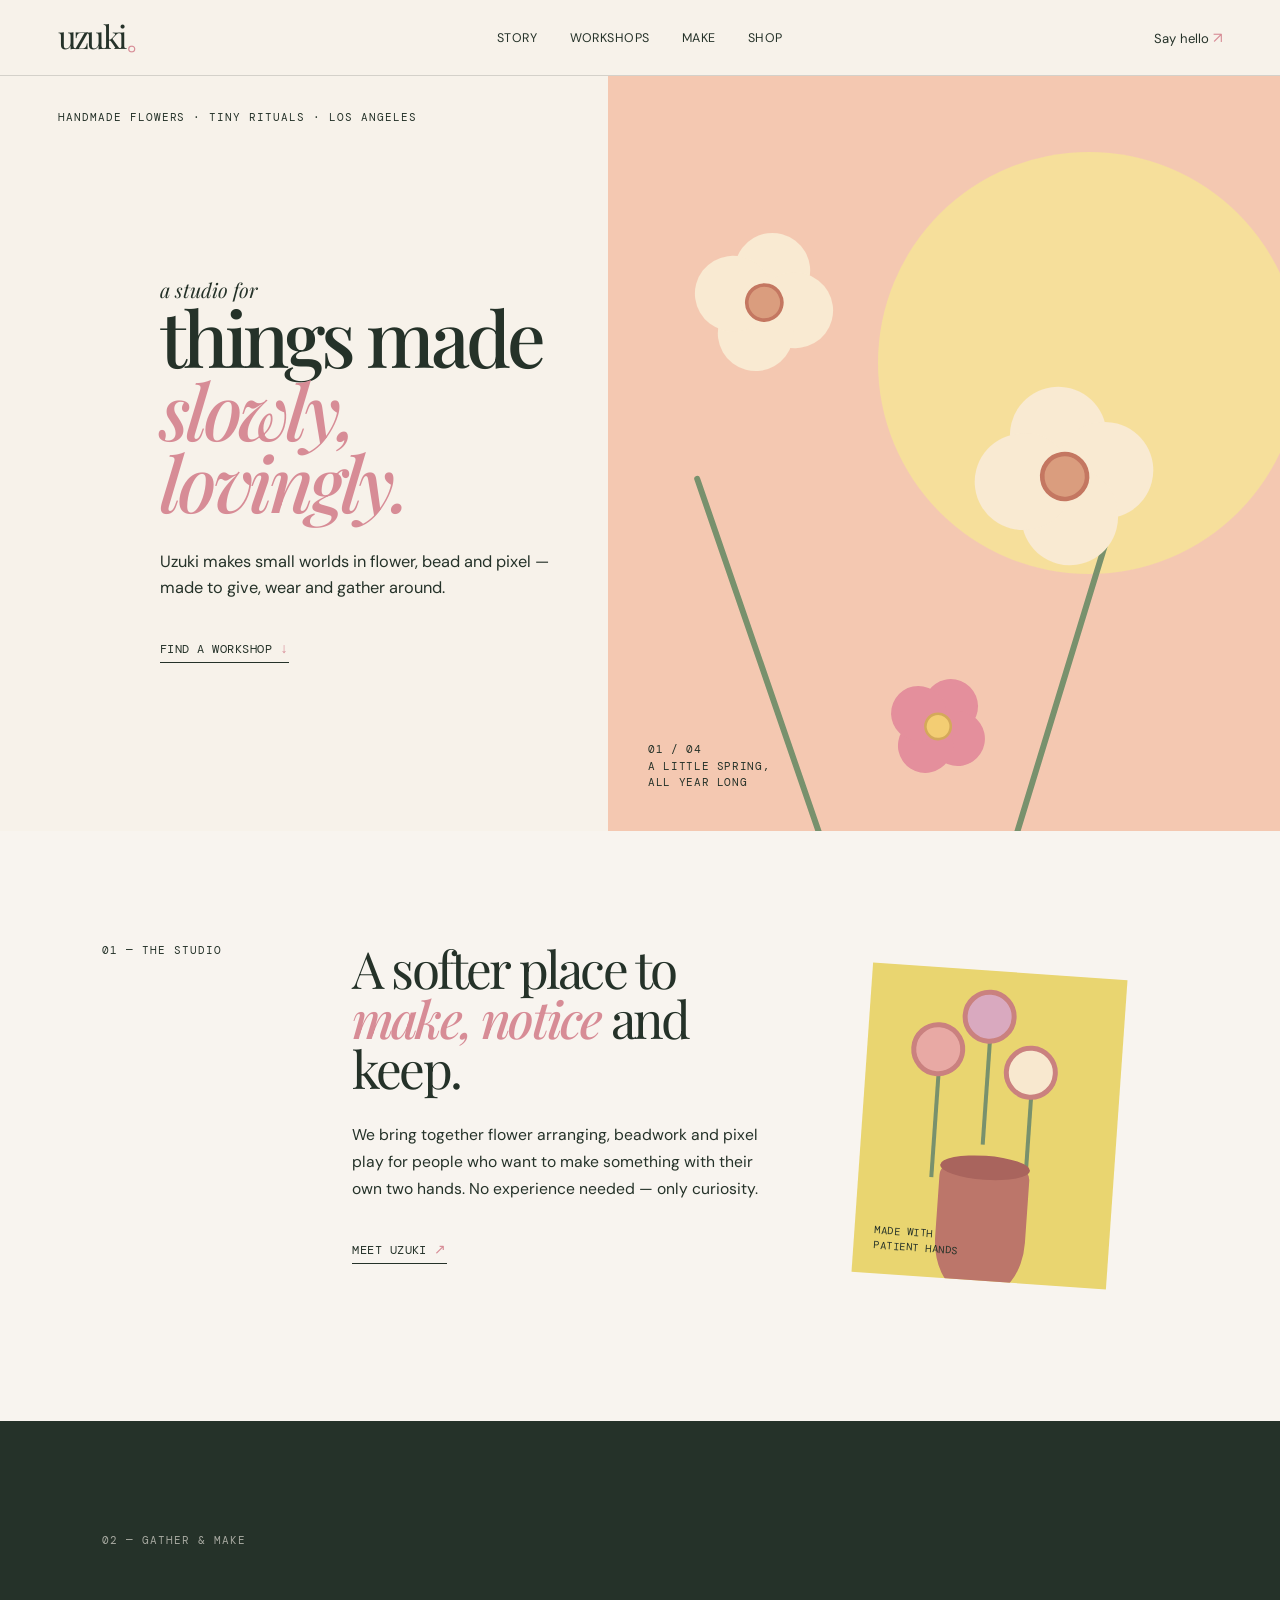
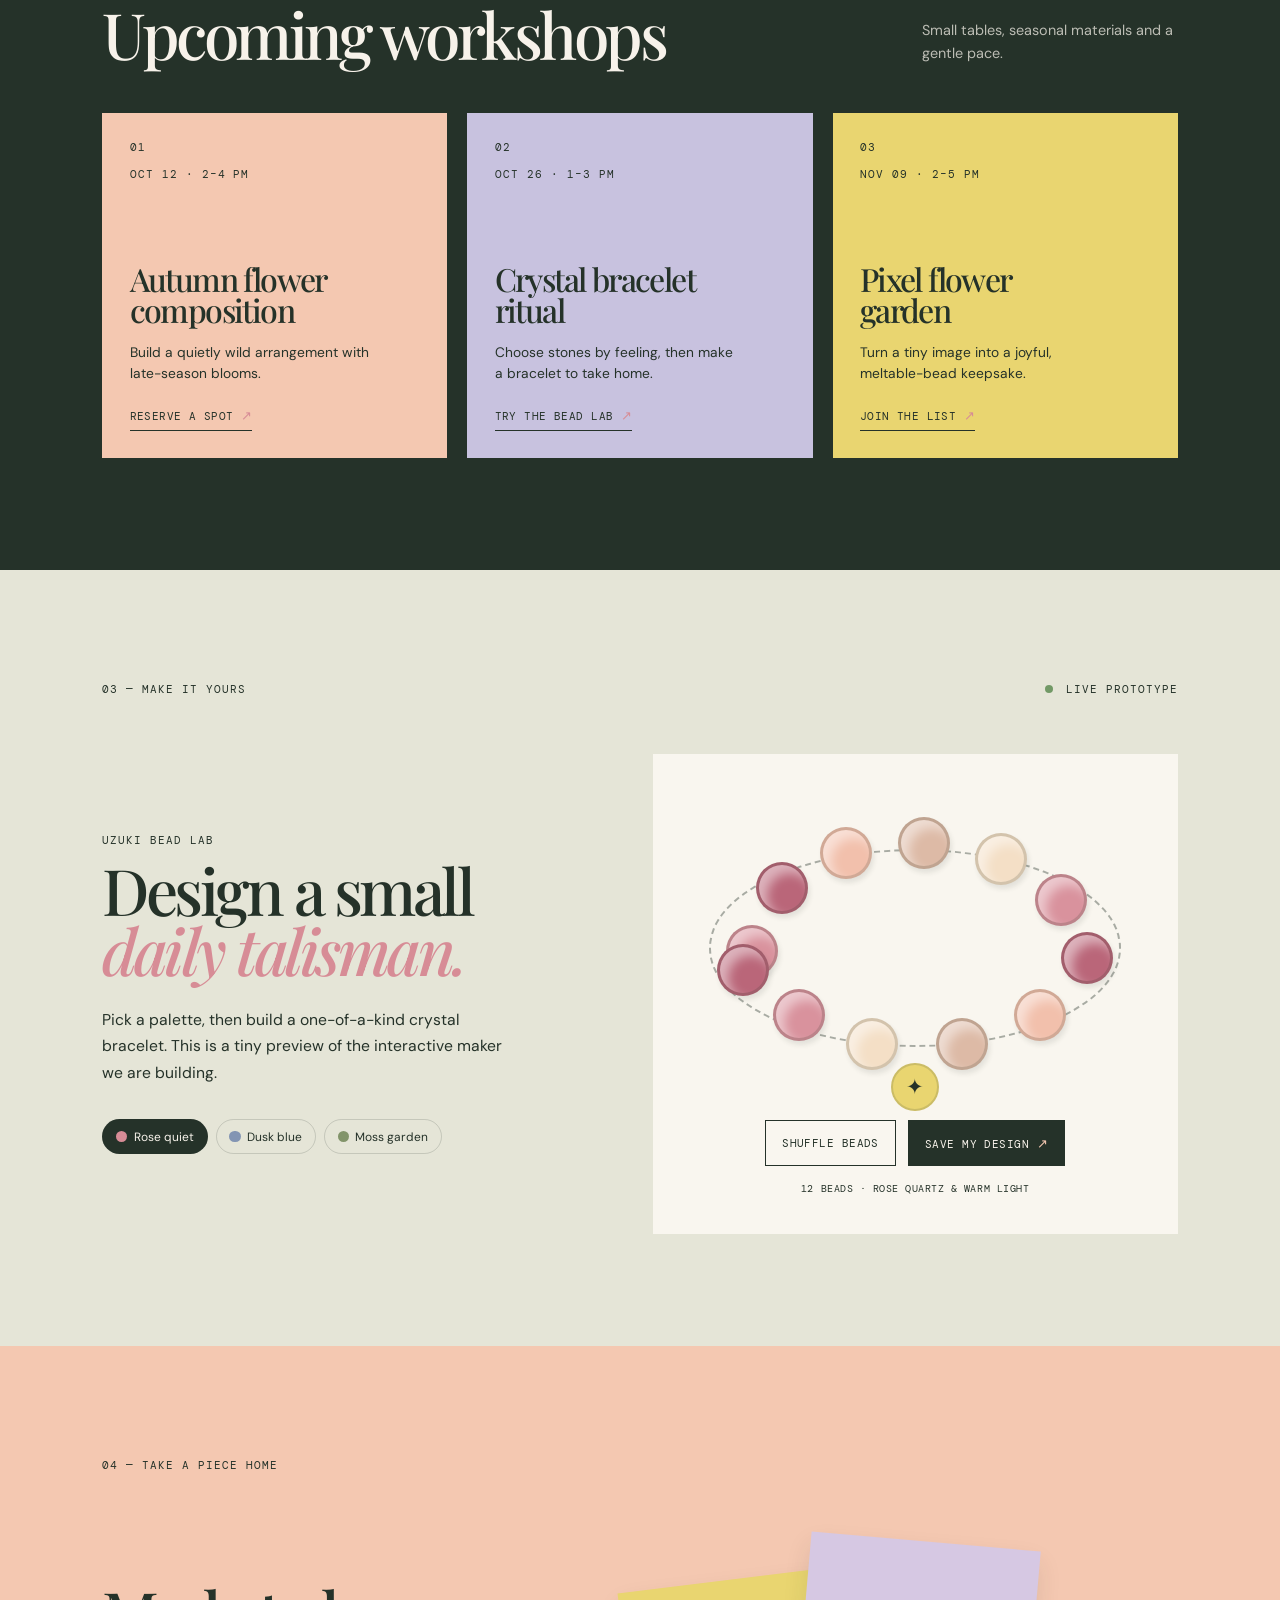
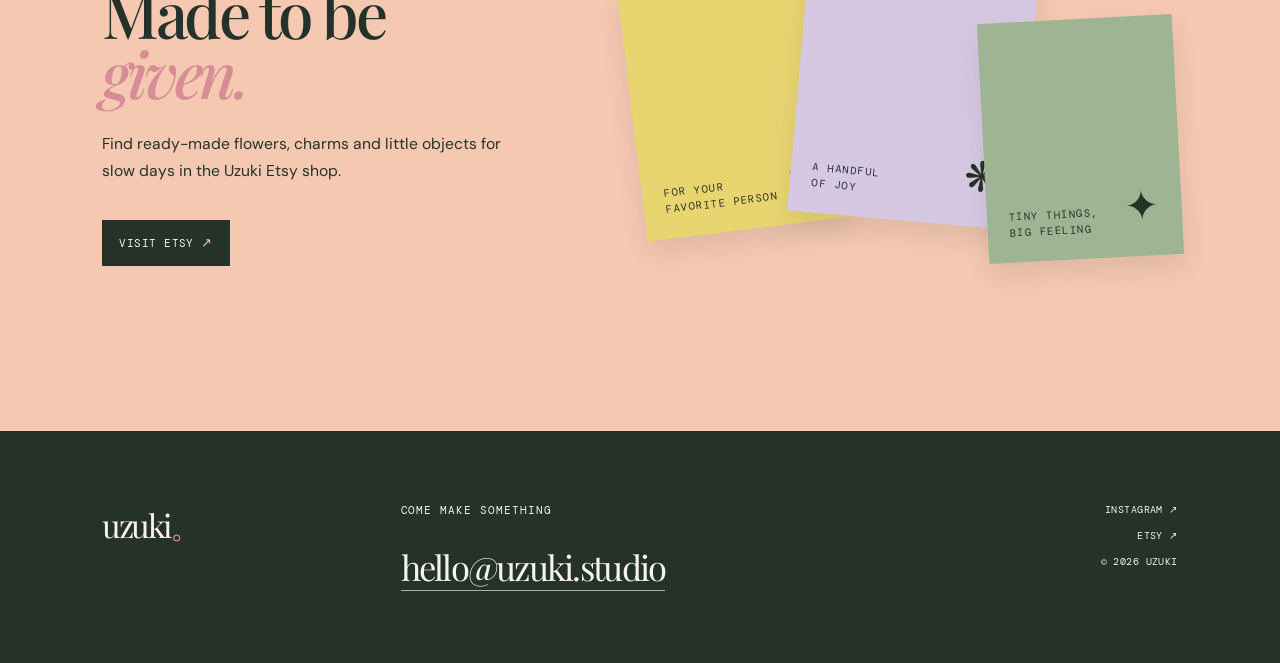
==== index.html @ 0be66f97 "feat: add Uzuki studio landing page" ====
<!doctype html>
<html lang="en">
  <head>
    <meta charset="UTF-8" />
    <meta name="viewport" content="width=device-width, initial-scale=1.0" />
    <meta
      name="description"
      content="Uzuki — handmade flowers, quiet rituals, and playful workshops."
    />
    <title>Uzuki — Handmade Flowers &amp; Small Rituals</title>
    <link rel="preconnect" href="https://fonts.googleapis.com" />
    <link rel="preconnect" href="https://fonts.gstatic.com" crossorigin />
    <link
      href="https://fonts.googleapis.com/css2?family=DM+Mono:wght@400;500&family=DM+Sans:opsz,wght@9..40,400;9..40,500;9..40,600&family=Playfair+Display:ital,wght@0,500;0,600;1,500&display=swap"
      rel="stylesheet"
    />
    <link rel="stylesheet" href="styles.css" />
    <script src="script.js" defer></script>
  </head>
  <body>
    <header class="site-header">
      <a class="wordmark" href="#top" aria-label="Uzuki home">uzuki<span>。</span></a>
      <button class="menu-toggle" aria-expanded="false" aria-controls="site-nav">Menu</button>
      <nav id="site-nav" class="site-nav" aria-label="Main navigation">
        <a href="#story">Story</a>
        <a href="#workshops">Workshops</a>
        <a href="#make">Make</a>
        <a href="#shop">Shop</a>
      </nav>
      <a class="header-note" href="#contact">Say hello <span>↗</span></a>
    </header>

    <main id="top">
      <section class="hero" aria-labelledby="hero-title">
        <p class="eyebrow">Handmade flowers · tiny rituals · Los Angeles</p>
        <div class="hero-copy">
          <p class="hero-kicker">a studio for</p>
          <h1 id="hero-title">things made<br /><em>slowly, lovingly.</em></h1>
          <p class="hero-intro">
            Uzuki makes small worlds in flower, bead and pixel — made to give,
            wear and gather around.
          </p>
          <a class="text-link" href="#workshops">Find a workshop <span>↓</span></a>
        </div>
        <div class="hero-art" aria-hidden="true">
          <div class="sun"></div>
          <div class="stem stem-one"></div>
          <div class="stem stem-two"></div>
          <div class="flower flower-one"><i></i><i></i><i></i><i></i><b></b></div>
          <div class="flower flower-two"><i></i><i></i><i></i><i></i><b></b></div>
          <div class="flower flower-three"><i></i><i></i><i></i><i></i><b></b></div>
          <span class="art-caption">01 / 04<br />a little spring,<br />all year long</span>
        </div>
      </section>

      <section id="story" class="story section">
        <div class="section-label">01 — The studio</div>
        <div class="story-copy">
          <p class="display-text">A softer place to <em>make, notice</em> and keep.</p>
          <p>
            We bring together flower arranging, beadwork and pixel play for
            people who want to make something with their own two hands. No
            experience needed — only curiosity.
          </p>
          <a class="text-link" href="#contact">Meet Uzuki <span>↗</span></a>
        </div>
        <div class="story-object" aria-label="Abstract handmade flower illustration">
          <div class="vase"></div>
          <div class="vase-flower vf-one"></div>
          <div class="vase-flower vf-two"></div>
          <div class="vase-flower vf-three"></div>
          <span>made with<br />patient hands</span>
        </div>
      </section>

      <section id="workshops" class="workshops section">
        <div class="section-label">02 — Gather &amp; make</div>
        <div class="section-heading">
          <h2>Upcoming workshops</h2>
          <p>Small tables, seasonal materials and a gentle pace.</p>
        </div>
        <div class="workshop-list">
          <article class="workshop-card peach">
            <p class="card-number">01</p>
            <p class="workshop-date">OCT 12 · 2–4 PM</p>
            <h3>Autumn flower<br />composition</h3>
            <p>Build a quietly wild arrangement with late-season blooms.</p>
            <a href="#contact" aria-label="Reserve a spot for Autumn flower composition">Reserve a spot <span>↗</span></a>
          </article>
          <article class="workshop-card lavender">
            <p class="card-number">02</p>
            <p class="workshop-date">OCT 26 · 1–3 PM</p>
            <h3>Crystal bracelet<br />ritual</h3>
            <p>Choose stones by feeling, then make a bracelet to take home.</p>
            <a href="#make" aria-label="Design a bracelet">Try the bead lab <span>↗</span></a>
          </article>
          <article class="workshop-card butter">
            <p class="card-number">03</p>
            <p class="workshop-date">NOV 09 · 2–5 PM</p>
            <h3>Pixel flower<br />garden</h3>
            <p>Turn a tiny image into a joyful, meltable-bead keepsake.</p>
            <a href="#contact" aria-label="Join the Pixel flower garden workshop">Join the list <span>↗</span></a>
          </article>
        </div>
      </section>

      <section id="make" class="bead-lab section" aria-labelledby="bead-title">
        <div class="lab-topline">
          <div class="section-label">03 — Make it yours</div>
          <p class="lab-status"><span></span> Live prototype</p>
        </div>
        <div class="lab-grid">
          <div class="lab-copy">
            <p class="eyebrow">Uzuki bead lab</p>
            <h2 id="bead-title">Design a small<br /><em>daily talisman.</em></h2>
            <p>
              Pick a palette, then build a one-of-a-kind crystal bracelet. This
              is a tiny preview of the interactive maker we are building.
            </p>
            <div class="palette" role="group" aria-label="Choose a bead palette">
              <button class="palette-button active" data-palette="rose" aria-pressed="true">
                <span class="swatch rose"></span> Rose quiet
              </button>
              <button class="palette-button" data-palette="dusk" aria-pressed="false">
                <span class="swatch dusk"></span> Dusk blue
              </button>
              <button class="palette-button" data-palette="moss" aria-pressed="false">
                <span class="swatch moss"></span> Moss garden
              </button>
            </div>
          </div>
          <div class="bracelet-maker">
            <div class="bracelet-frame" aria-live="polite">
              <div class="bracelet-string"></div>
              <div id="beads" class="beads" aria-label="Your bracelet beads"></div>
              <div class="charm" aria-hidden="true">✦</div>
            </div>
            <div class="maker-actions">
              <button id="shuffle-button" class="button-secondary">Shuffle beads</button>
              <button id="save-button" class="button-primary">Save my design <span>↗</span></button>
            </div>
            <p id="design-note" class="design-note">8 beads · rose quartz &amp; warm light</p>
          </div>
        </div>
      </section>

      <section id="shop" class="shop section">
        <div class="section-label">04 — Take a piece home</div>
        <div class="shop-layout">
          <div>
            <h2>Made to be<br /><em>given.</em></h2>
            <p>
              Find ready-made flowers, charms and little objects for slow days
              in the Uzuki Etsy shop.
            </p>
            <a class="button-primary" href="https://www.etsy.com" target="_blank" rel="noreferrer">Visit Etsy <span>↗</span></a>
          </div>
          <div class="product-stack" aria-label="Three abstract product cards">
            <div class="product product-one"><span>for your<br />favorite person</span><b>✳</b></div>
            <div class="product product-two"><span>a handful<br />of joy</span><b>❋</b></div>
            <div class="product product-three"><span>tiny things,<br />big feeling</span><b>✦</b></div>
          </div>
        </div>
      </section>
    </main>

    <footer id="contact" class="site-footer">
      <p class="footer-mark">uzuki<span>。</span></p>
      <div>
        <p class="eyebrow">Come make something</p>
        <a class="footer-email" href="mailto:hello@uzuki.studio">hello@uzuki.studio</a>
      </div>
      <div class="footer-links">
        <a href="https://instagram.com" target="_blank" rel="noreferrer">Instagram ↗</a>
        <a href="https://www.etsy.com" target="_blank" rel="noreferrer">Etsy ↗</a>
        <span>© <span id="year"></span> Uzuki</span>
      </div>
    </footer>
  </body>
</html>
---- styles.css ----
:root {
  --ink: #253229;
  --paper: #f7f2ea;
  --peach: #f4c8b1;
  --rose: #d78c96;
  --lavender: #c8c2df;
  --butter: #e9d570;
  --leaf: #78916d;
  --line: rgba(37, 50, 41, 0.17);
}

* { box-sizing: border-box; }
html { scroll-behavior: smooth; }
body { margin: 0; background: var(--paper); color: var(--ink); font-family: "DM Sans", Arial, sans-serif; }
a { color: inherit; text-decoration: none; }
button { font: inherit; }

.site-header { align-items: center; border-bottom: 1px solid var(--line); display: grid; grid-template-columns: 1fr auto 1fr; min-height: 76px; padding: 0 4.5vw; position: relative; z-index: 10; }
.wordmark, .footer-mark { font-family: "Playfair Display", Georgia, serif; font-size: 2rem; letter-spacing: -0.08em; }
.wordmark span, .footer-mark span { color: var(--rose); }
.site-nav { display: flex; gap: 2rem; font-size: .78rem; letter-spacing: .04em; text-transform: uppercase; }
.site-nav a:hover, .header-note:hover, .text-link:hover { color: var(--rose); }
.header-note { justify-self: end; font-size: .82rem; }
.header-note span, .text-link span { color: var(--rose); font-size: 1.15em; }
.menu-toggle { display: none; }

.hero { display: grid; grid-template-columns: minmax(360px, .95fr) 1.05fr; min-height: 755px; overflow: hidden; position: relative; }
.eyebrow, .section-label, .workshop-date, .card-number, .lab-status { font-family: "DM Mono", monospace; font-size: .69rem; letter-spacing: .09em; line-height: 1.4; text-transform: uppercase; }
.hero > .eyebrow { left: 4.5vw; position: absolute; top: 2.1rem; }
.hero-copy { align-self: center; padding: 7rem 1rem 5rem 12.5vw; }
.hero-kicker { font-family: "Playfair Display", Georgia, serif; font-size: 1.25rem; font-style: italic; margin: 0 0 -.15rem; }
h1, h2, h3, p { margin-top: 0; }
h1, h2 { font-family: "Playfair Display", Georgia, serif; font-weight: 500; letter-spacing: -.055em; }
h1 { font-size: clamp(3.8rem, 6vw, 6.5rem); line-height: .94; margin-bottom: 2rem; }
h1 em, h2 em, .display-text em { color: var(--rose); font-weight: 500; }
.hero-intro { font-size: 1.02rem; line-height: 1.6; max-width: 26rem; }
.text-link { border-bottom: 1px solid currentColor; display: inline-block; font-family: "DM Mono", monospace; font-size: .76rem; letter-spacing: .04em; margin-top: 1.35rem; padding-bottom: .32rem; text-transform: uppercase; transition: color .2s; }

.hero-art { background: var(--peach); min-height: 755px; overflow: hidden; position: relative; }
.sun { background: #f6df9b; border-radius: 50%; height: min(33vw, 430px); position: absolute; right: -3%; top: 10%; width: min(33vw, 430px); }
.stem { background: var(--leaf); border-radius: 999px; height: 460px; position: absolute; transform-origin: bottom; width: 6px; }
.stem-one { bottom: -80px; left: 35%; transform: rotate(-19deg); }
.stem-two { bottom: -77px; left: 57%; transform: rotate(17deg); }
.flower { height: 150px; position: absolute; width: 150px; }
.flower i { background: #f9ead2; border-radius: 50% 50% 47% 47%; height: 84px; left: 33px; position: absolute; top: 33px; transform-origin: 42px 42px; width: 84px; }
.flower i:nth-child(1) { transform: rotate(0deg) translateY(-36px); }
.flower i:nth-child(2) { transform: rotate(90deg) translateY(-36px); }
.flower i:nth-child(3) { transform: rotate(180deg) translateY(-36px); }
.flower i:nth-child(4) { transform: rotate(270deg) translateY(-36px); }
.flower b { background: #da9d7e; border: 4px solid #c47761; border-radius: 50%; height: 43px; left: 54px; position: absolute; top: 54px; width: 43px; z-index: 1; }
.flower-one { left: 12%; top: 20%; transform: scale(.9) rotate(15deg); }
.flower-two { right: 21%; top: 43%; transform: scale(1.15) rotate(-8deg); }
.flower-three { bottom: 4%; left: 38%; transform: scale(.65) rotate(33deg); }
.flower-three i { background: #e48f9c; }
.flower-three b { background: #f3cd73; border-color: #d4a95a; }
.art-caption { bottom: 2.5rem; font-family: "DM Mono", monospace; font-size: .67rem; left: 2.5rem; letter-spacing: .06em; line-height: 1.55; position: absolute; text-transform: uppercase; }

.section { padding: 7rem 8vw; }
.section-label { margin-bottom: 3.5rem; }
.story { background: #f8f4ef; display: grid; gap: 4rem; grid-template-columns: .5fr 1.2fr .85fr; min-height: 590px; }
.story-copy { max-width: 34rem; }
.display-text { font-family: "Playfair Display", Georgia, serif; font-size: clamp(2.3rem, 4vw, 4.35rem); letter-spacing: -.055em; line-height: .98; margin-bottom: 1.8rem; }
.story-copy > p:not(.display-text), .shop-layout > div > p, .lab-copy > p:not(.eyebrow) { font-size: .98rem; line-height: 1.7; max-width: 26rem; }
.story-object { align-self: center; background: var(--butter); height: 310px; overflow: hidden; position: relative; transform: rotate(4deg); width: 255px; }
.story-object span { bottom: 1.25rem; font-family: "DM Mono", monospace; font-size: .65rem; left: 1.25rem; letter-spacing: .05em; line-height: 1.5; position: absolute; text-transform: uppercase; }
.vase { background: #bc766a; border-radius: 12px 12px 43% 43%; bottom: -15px; height: 130px; left: 81px; position: absolute; width: 90px; }
.vase::before { background: #a9645d; border-radius: 50%; content: ""; height: 24px; left: 0; position: absolute; top: -10px; width: 90px; }
.vase-flower { background: #e8a9a4; border: 5px solid #ca817f; border-radius: 50%; height: 54px; position: absolute; width: 54px; }
.vase-flower::after { background: var(--leaf); content: ""; height: 105px; left: 22px; position: absolute; top: 45px; width: 4px; z-index: -1; }
.vf-one { left: 44px; top: 55px; }.vf-two { background: #f8e8cf; left: 138px; top: 72px; }.vf-three { background: #d9a9bf; left: 93px; top: 19px; }

.workshops { background: var(--ink); color: var(--paper); }
.workshops .section-label { color: rgba(247,242,234,.62); }
.section-heading { align-items: end; display: flex; justify-content: space-between; margin-bottom: 3rem; }
.section-heading h2, .shop h2, .bead-lab h2 { font-size: clamp(3rem, 5vw, 5.4rem); line-height: .95; margin: 0; }
.section-heading p { color: rgba(247,242,234,.72); font-size: .9rem; line-height: 1.6; margin: 0; max-width: 16rem; }
.workshop-list { display: grid; gap: 1.25rem; grid-template-columns: repeat(3, 1fr); }
.workshop-card { color: var(--ink); display: flex; flex-direction: column; min-height: 345px; padding: 1.7rem; }
.workshop-card.peach { background: var(--peach); }.workshop-card.lavender { background: var(--lavender); }.workshop-card.butter { background: var(--butter); }
.workshop-card h3 { font-family: "Playfair Display", Georgia, serif; font-size: 2rem; font-weight: 500; letter-spacing: -.05em; line-height: .98; margin: auto 0 1rem; }
.workshop-card > p:not(.card-number):not(.workshop-date) { font-size: .86rem; line-height: 1.55; margin-bottom: 1.4rem; max-width: 15rem; }
.workshop-card a { border-bottom: 1px solid currentColor; font-family: "DM Mono", monospace; font-size: .66rem; letter-spacing: .04em; padding-bottom: .4rem; text-transform: uppercase; width: fit-content; }
.workshop-card a span { color: var(--rose); font-size: 1.2em; }

.bead-lab { background: #e5e5d7; }
.lab-topline { display: flex; justify-content: space-between; }.lab-status span { background: #729966; border-radius: 50%; display: inline-block; height: .52rem; margin-right: .3rem; width: .52rem; }
.lab-grid { align-items: center; display: grid; gap: 5vw; grid-template-columns: 1fr 1.08fr; }
.bead-lab h2 { margin: .4rem 0 1.6rem; }
.palette { display: flex; flex-wrap: wrap; gap: .5rem; margin-top: 2rem; }
.palette-button { align-items: center; background: transparent; border: 1px solid var(--line); border-radius: 999px; color: var(--ink); cursor: pointer; display: inline-flex; font-size: .75rem; gap: .4rem; padding: .55rem .8rem; transition: all .2s; }
.palette-button.active, .palette-button:hover { background: var(--ink); color: var(--paper); }.swatch { border-radius: 50%; height: .7rem; width: .7rem; }.swatch.rose { background: var(--rose); }.swatch.dusk { background: #8395b3; }.swatch.moss { background: #82946a; }
.bracelet-maker { background: #f9f6ef; min-height: 405px; padding: 2.4rem; }
.bracelet-frame { aspect-ratio: 1.35; margin: 0 auto; max-width: 430px; position: relative; }
.bracelet-string { border: 2px dashed rgba(37, 50, 41, .38); border-radius: 50%; height: 62%; left: 2%; position: absolute; top: 18%; width: 96%; }
.beads { height: 100%; position: relative; width: 100%; }.bead { border: 3px solid rgba(37,50,41,.16); border-radius: 50%; box-shadow: inset 8px 8px 11px rgba(255,255,255,.5), 2px 4px 5px rgba(37,50,41,.1); height: clamp(30px, 4.5vw, 52px); left: var(--x); position: absolute; top: var(--y); transform: translate(-50%, -50%); transition: background .35s, transform .25s; width: clamp(30px, 4.5vw, 52px); }.bead:hover { transform: translate(-50%, -50%) scale(1.15); }
.charm { background: var(--butter); border: 2px solid rgba(37,50,41,.15); border-radius: 50%; bottom: 0; font-size: 1.3rem; height: 48px; left: calc(50% - 24px); line-height: 44px; position: absolute; text-align: center; width: 48px; }
.maker-actions { display: flex; gap: .75rem; justify-content: center; margin-top: .6rem; }.button-primary, .button-secondary { border: 1px solid var(--ink); cursor: pointer; display: inline-block; font-family: "DM Mono", monospace; font-size: .7rem; letter-spacing: .04em; padding: .85rem 1rem; text-transform: uppercase; }.button-primary { background: var(--ink); color: var(--paper); }.button-primary span { color: var(--peach); font-size: 1.2em; }.button-secondary { background: transparent; color: var(--ink); }.button-primary:hover { background: var(--rose); border-color: var(--rose); }.button-secondary:hover { background: rgba(37,50,41,.08); }
.design-note { font-family: "DM Mono", monospace; font-size: .65rem; letter-spacing: .05em; margin: 1rem 0 0; text-align: center; text-transform: uppercase; }

.shop { background: var(--peach); }.shop-layout { align-items: center; display: grid; gap: 6vw; grid-template-columns: .85fr 1.15fr; }.shop h2 { margin-bottom: 1.7rem; }.shop .button-primary { margin-top: 1.2rem; }.product-stack { height: 390px; position: relative; }.product { align-items: end; box-shadow: 0 12px 25px rgba(37,50,41,.1); display: flex; font-family: "DM Mono", monospace; font-size: .66rem; justify-content: space-between; letter-spacing: .05em; line-height: 1.5; padding: 1.35rem; position: absolute; text-transform: uppercase; }.product b { font-family: "Playfair Display", Georgia, serif; font-size: 2.6rem; font-weight: 500; }.product-one { background: var(--butter); height: 250px; left: 5%; top: 13%; transform: rotate(-7deg); width: 205px; }.product-two { background: #d6c8e3; height: 280px; left: 34%; top: 3%; transform: rotate(5deg); width: 230px; }.product-three { background: #9eb493; height: 240px; right: 0; top: 23%; transform: rotate(-3deg); width: 195px; }

.site-footer { background: var(--ink); color: var(--paper); display: grid; grid-template-columns: 1fr 1.8fr 1fr; gap: 2rem; padding: 4.5rem 8vw; }.footer-mark { margin: 0; }.footer-email { border-bottom: 1px solid rgba(247,242,234,.65); display: inline-block; font-family: "Playfair Display", Georgia, serif; font-size: clamp(1.7rem, 2.7vw, 3rem); letter-spacing: -.05em; margin-top: .9rem; }.footer-links { align-items: end; display: flex; flex-direction: column; font-family: "DM Mono", monospace; font-size: .65rem; gap: .8rem; letter-spacing: .04em; text-transform: uppercase; }.footer-links a:hover { color: var(--peach); }

@media (max-width: 820px) { .site-header { grid-template-columns: 1fr auto; padding: 0 6vw; }.site-nav { background: var(--paper); border-bottom: 1px solid var(--line); display: none; left: 0; padding: 1rem 6vw 1.4rem; position: absolute; top: 76px; width: 100%; }.site-nav.open { display: flex; }.menu-toggle { background: none; border: 0; color: var(--ink); cursor: pointer; display: block; font-family: "DM Mono", monospace; font-size: .7rem; letter-spacing: .06em; text-transform: uppercase; }.header-note { display: none; }.hero { grid-template-columns: 1fr; }.hero-copy { min-height: 570px; padding: 8rem 9vw 4rem; }.hero-art { min-height: 480px; }.sun { height: 290px; width: 290px; }.section { padding: 5rem 7vw; }.story { grid-template-columns: 1fr; gap: 2rem; }.story .section-label { margin-bottom: 0; }.story-object { justify-self: end; }.section-heading { align-items: start; flex-direction: column; gap: 1.2rem; }.workshop-list { grid-template-columns: 1fr; }.workshop-card { min-height: 285px; }.lab-grid, .shop-layout { grid-template-columns: 1fr; }.product-stack { margin-top: 1rem; transform: scale(.88); transform-origin: left center; }.site-footer { grid-template-columns: 1fr; }.footer-links { align-items: start; margin-top: 1.5rem; } }
@media (max-width: 470px) { .hero-copy { padding-left: 7vw; padding-right: 7vw; }.hero > .eyebrow { left: 7vw; }.hero-art { min-height: 390px; }.flower-one { left: 2%; }.flower-two { right: 7%; }.section { padding: 4.5rem 6vw; }.bracelet-maker { margin-left: -2vw; margin-right: -2vw; padding: 1.3rem; }.maker-actions { flex-direction: column; }.maker-actions button { width: 100%; }.product-stack { height: 345px; transform: scale(.75); }.site-footer { padding: 3.5rem 6vw; } }
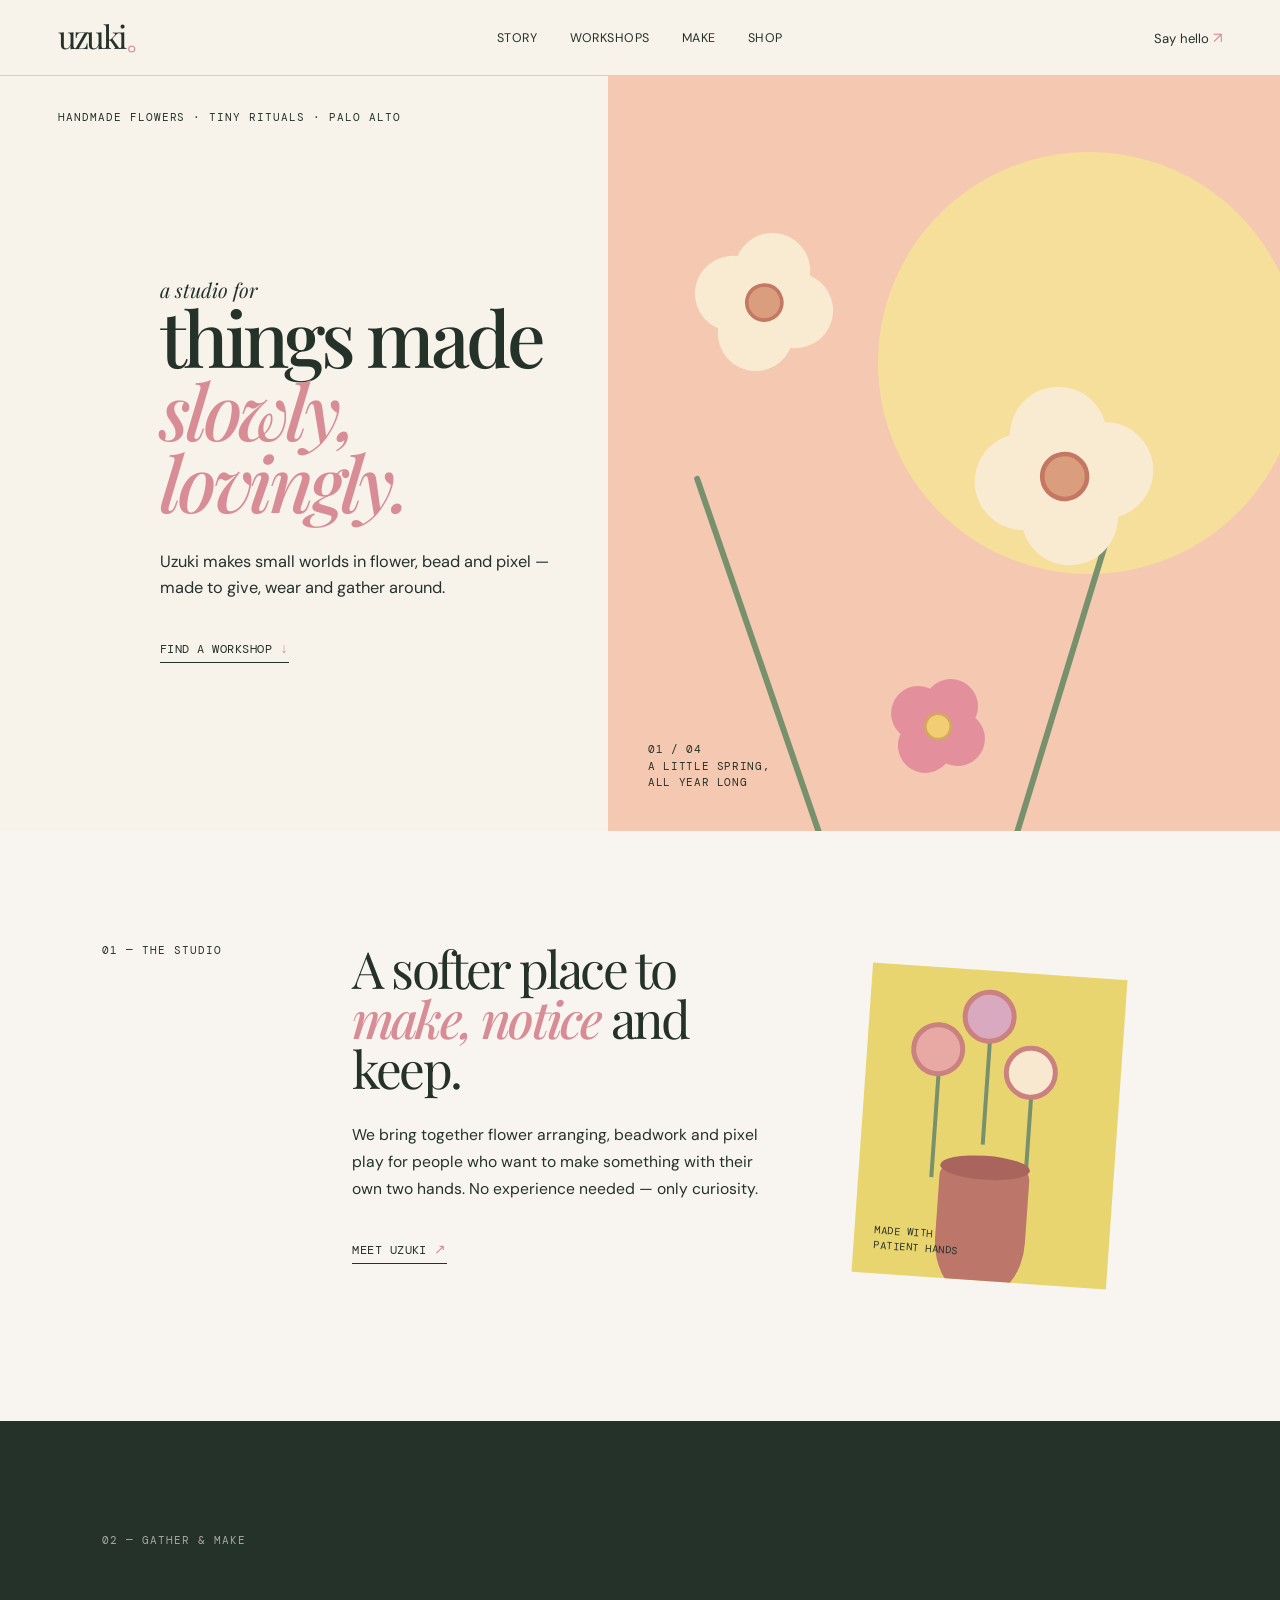
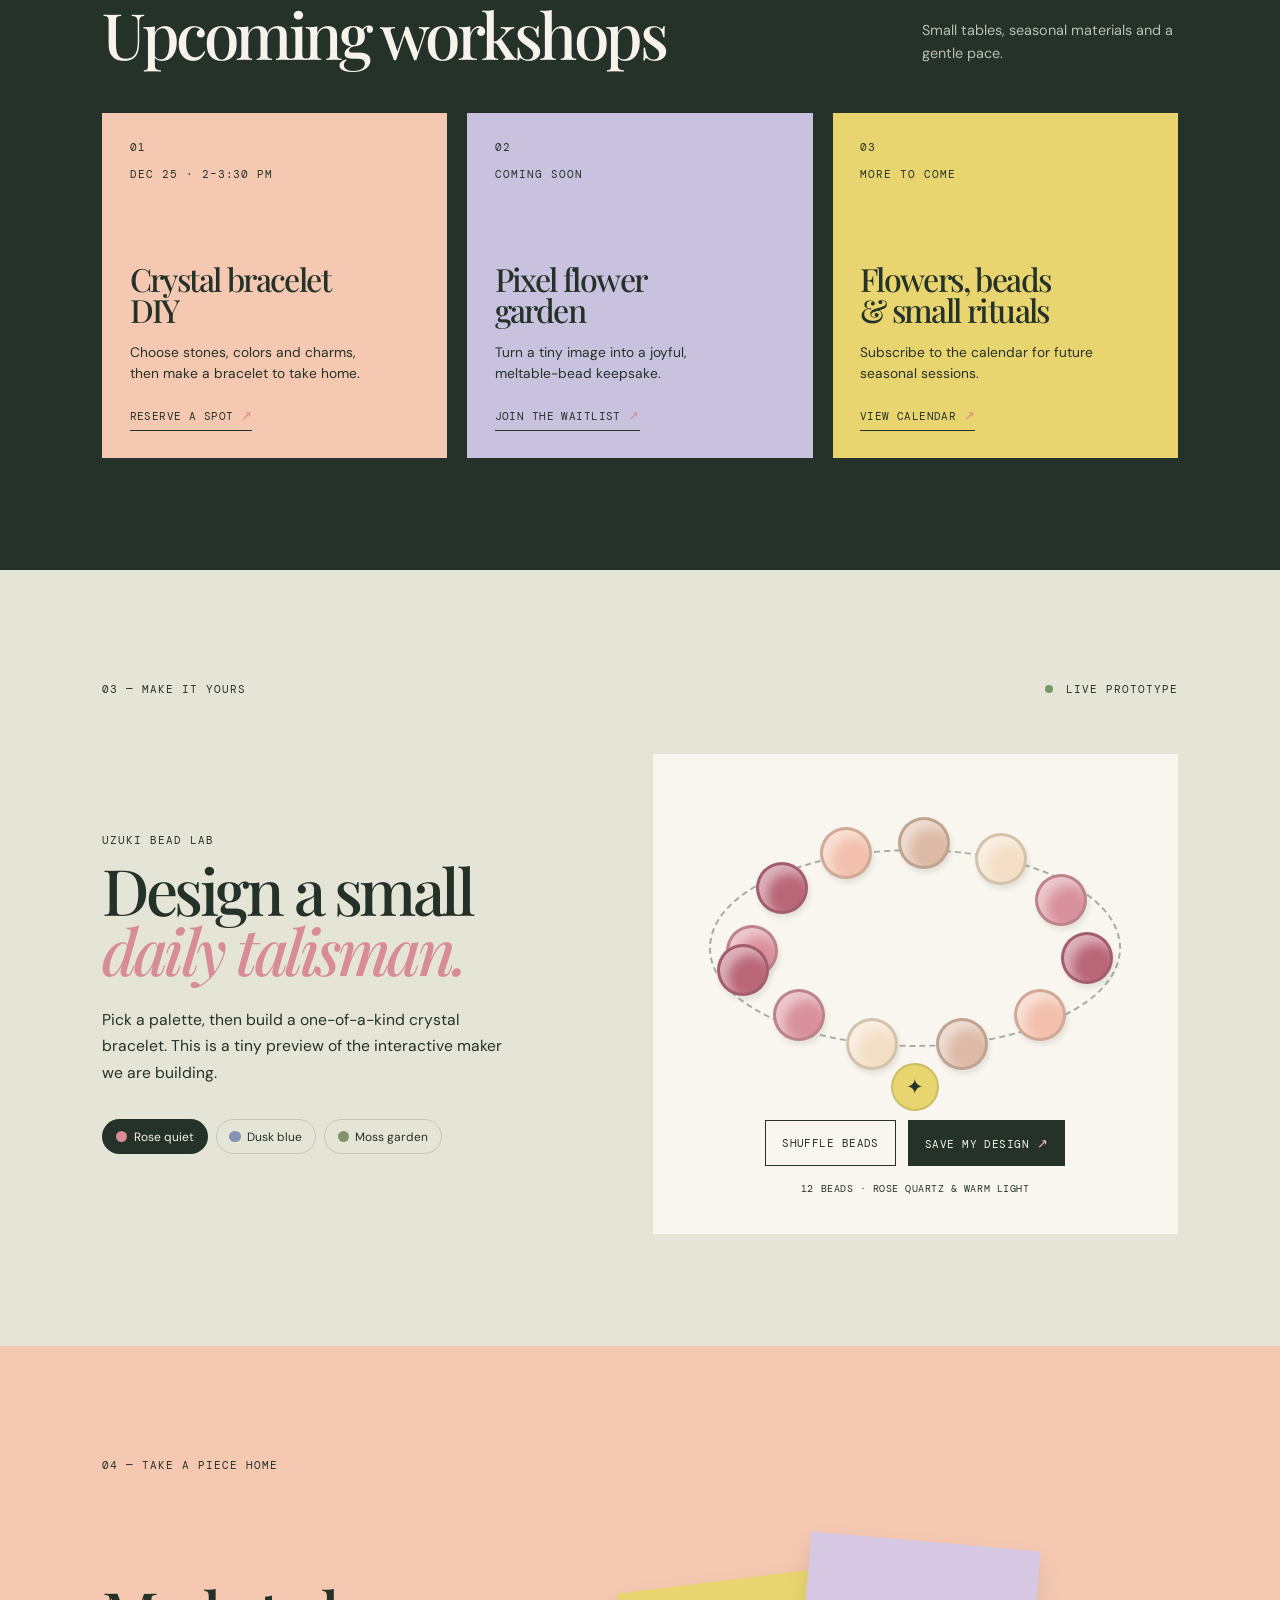
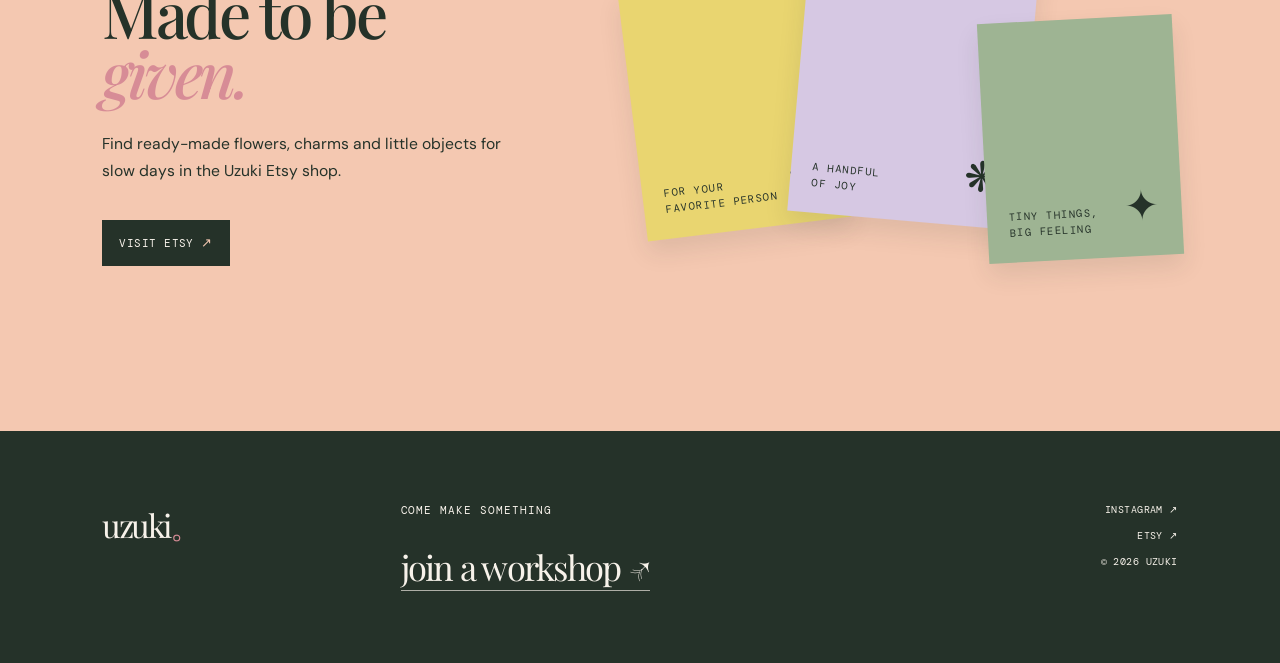
==== commit 9c5a7c87: "feat: connect crystal bracelet workshop to Luma" ====
--- a/index.html
+++ b/index.html
@@ -32,7 +32,7 @@
 
     <main id="top">
       <section class="hero" aria-labelledby="hero-title">
-        <p class="eyebrow">Handmade flowers · tiny rituals · Los Angeles</p>
+        <p class="eyebrow">Handmade flowers · tiny rituals · Palo Alto</p>
         <div class="hero-copy">
           <p class="hero-kicker">a studio for</p>
           <h1 id="hero-title">things made<br /><em>slowly, lovingly.</em></h1>
@@ -82,24 +82,24 @@
         <div class="workshop-list">
           <article class="workshop-card peach">
             <p class="card-number">01</p>
-            <p class="workshop-date">OCT 12 · 2–4 PM</p>
-            <h3>Autumn flower<br />composition</h3>
-            <p>Build a quietly wild arrangement with late-season blooms.</p>
-            <a href="#contact" aria-label="Reserve a spot for Autumn flower composition">Reserve a spot <span>↗</span></a>
+            <p class="workshop-date">DEC 25 · 2–3:30 PM</p>
+            <h3>Crystal bracelet<br />DIY</h3>
+            <p>Choose stones, colors and charms, then make a bracelet to take home.</p>
+            <a href="https://luma.com/hozuw85f" target="_blank" rel="noreferrer" aria-label="Reserve a spot for Crystal Bracelet DIY on Luma">Reserve a spot <span>↗</span></a>
           </article>
           <article class="workshop-card lavender">
             <p class="card-number">02</p>
-            <p class="workshop-date">OCT 26 · 1–3 PM</p>
-            <h3>Crystal bracelet<br />ritual</h3>
-            <p>Choose stones by feeling, then make a bracelet to take home.</p>
-            <a href="#make" aria-label="Design a bracelet">Try the bead lab <span>↗</span></a>
+            <p class="workshop-date">COMING SOON</p>
+            <h3>Pixel flower<br />garden</h3>
+            <p>Turn a tiny image into a joyful, meltable-bead keepsake.</p>
+            <a href="#contact" aria-label="Join the waitlist for Pixel flower garden">Join the waitlist <span>↗</span></a>
           </article>
           <article class="workshop-card butter">
             <p class="card-number">03</p>
-            <p class="workshop-date">NOV 09 · 2–5 PM</p>
-            <h3>Pixel flower<br />garden</h3>
-            <p>Turn a tiny image into a joyful, meltable-bead keepsake.</p>
-            <a href="#contact" aria-label="Join the Pixel flower garden workshop">Join the list <span>↗</span></a>
+            <p class="workshop-date">MORE TO COME</p>
+            <h3>Flowers, beads<br />&amp; small rituals</h3>
+            <p>Subscribe to the calendar for future seasonal sessions.</p>
+            <a href="https://lu.ma/uzuki" target="_blank" rel="noreferrer" aria-label="View the Uzuki Workshops calendar on Luma">View calendar <span>↗</span></a>
           </article>
         </div>
       </section>
@@ -168,7 +168,7 @@
       <p class="footer-mark">uzuki<span>。</span></p>
       <div>
         <p class="eyebrow">Come make something</p>
-        <a class="footer-email" href="mailto:hello@uzuki.studio">hello@uzuki.studio</a>
+        <a class="footer-email" href="https://lu.ma/uzuki" target="_blank" rel="noreferrer">join a workshop ↗</a>
       </div>
       <div class="footer-links">
         <a href="https://instagram.com" target="_blank" rel="noreferrer">Instagram ↗</a>
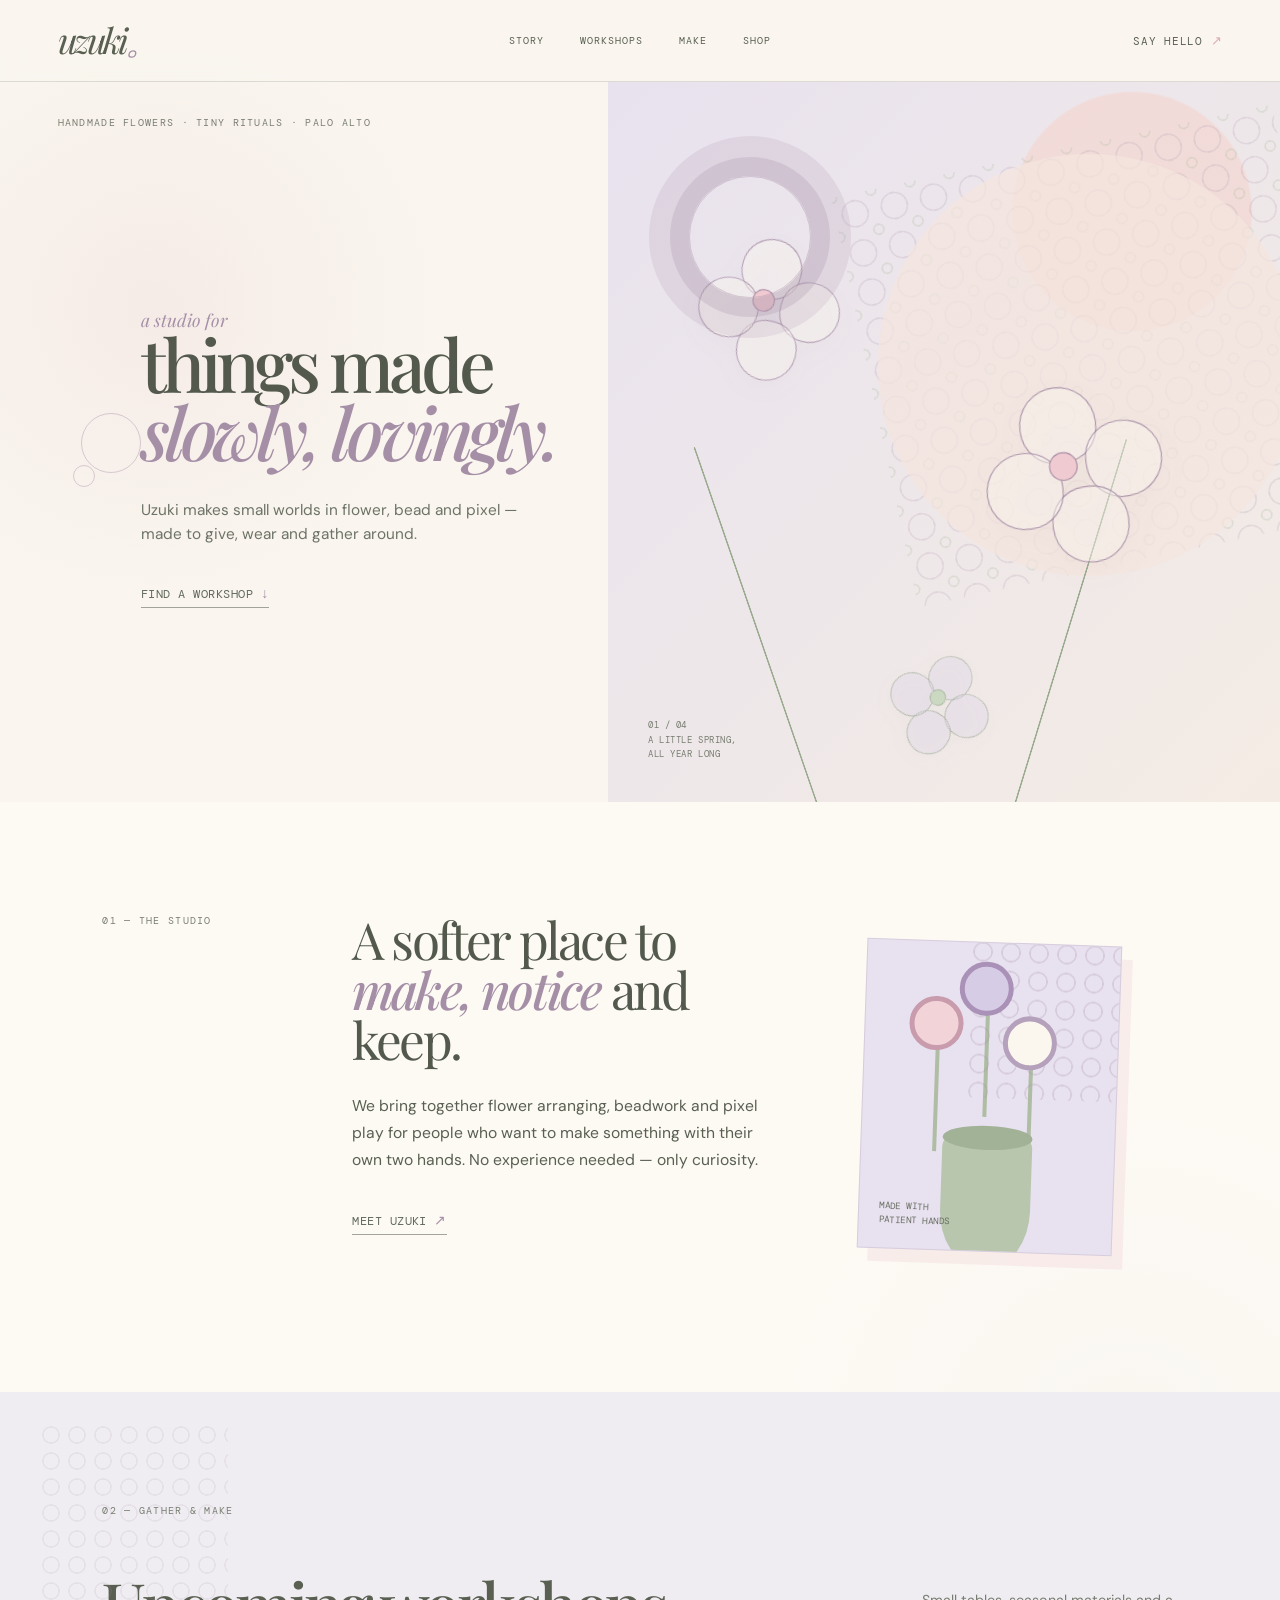
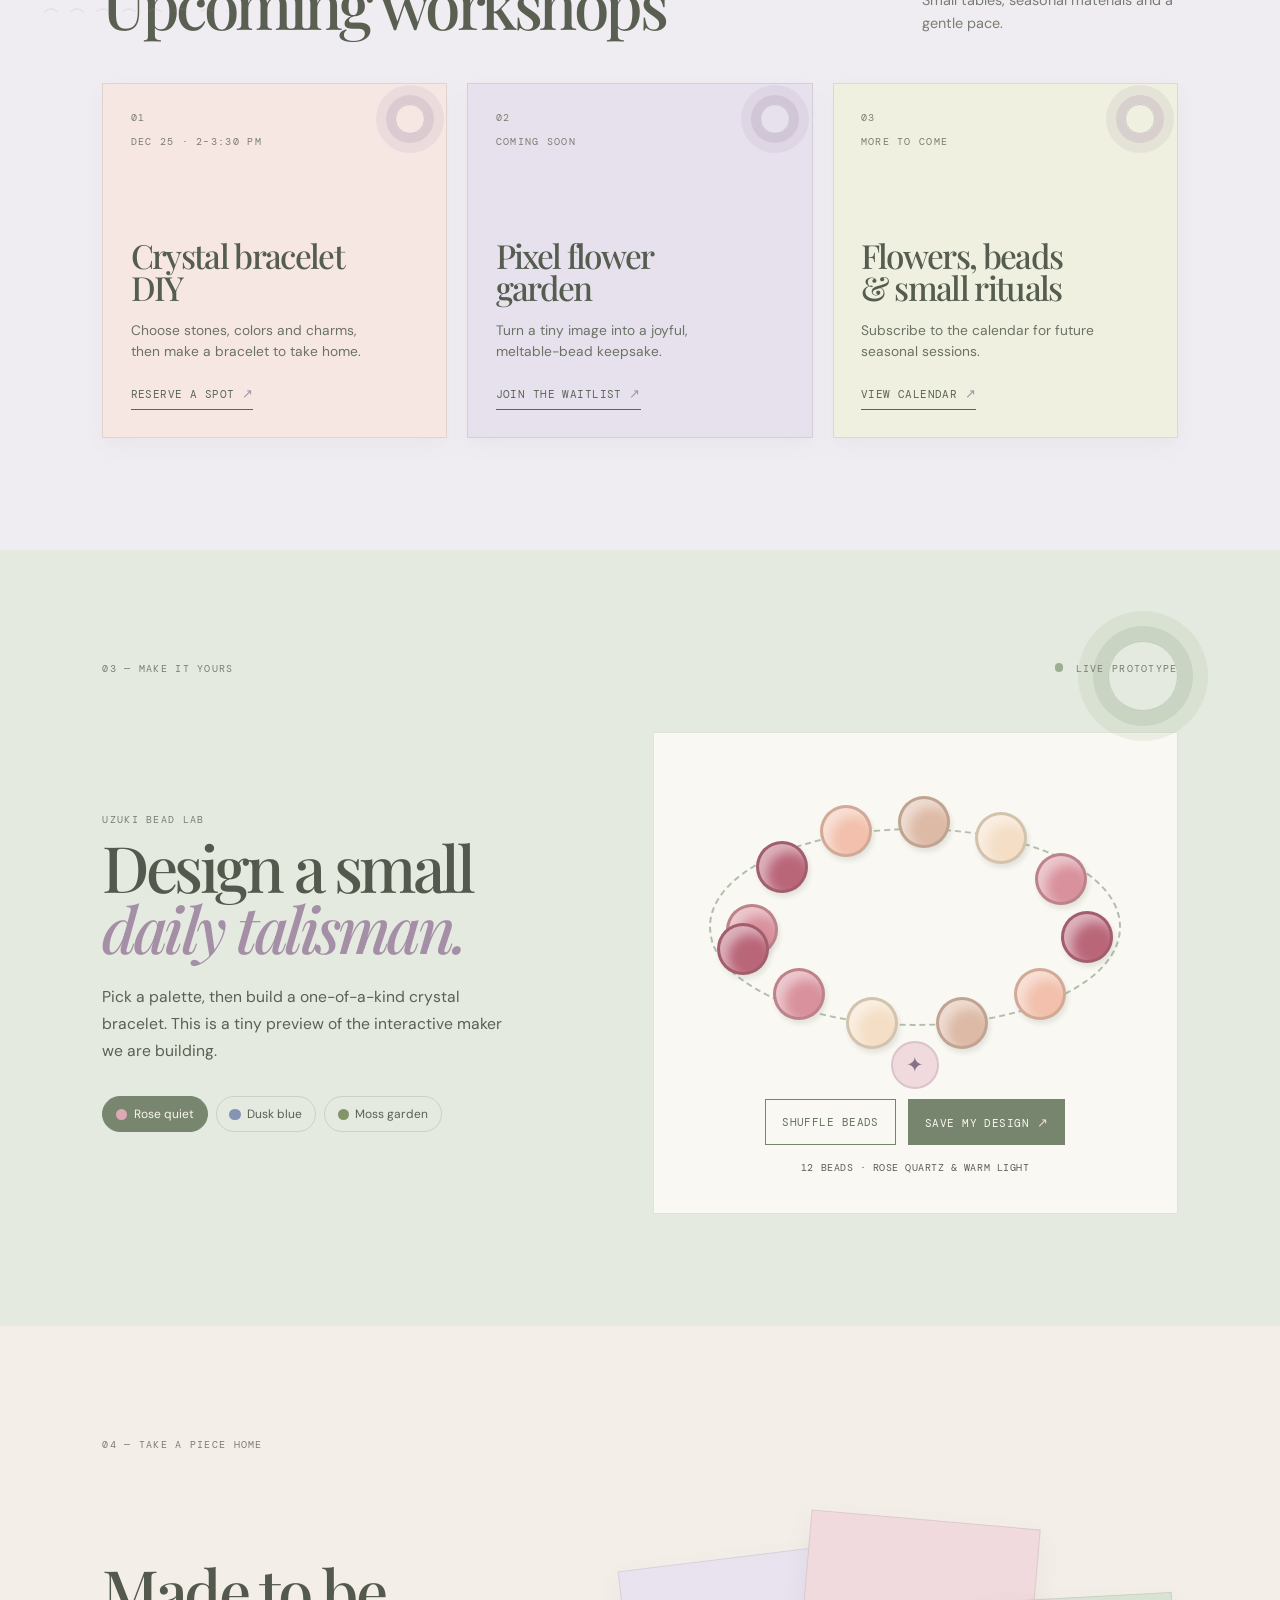
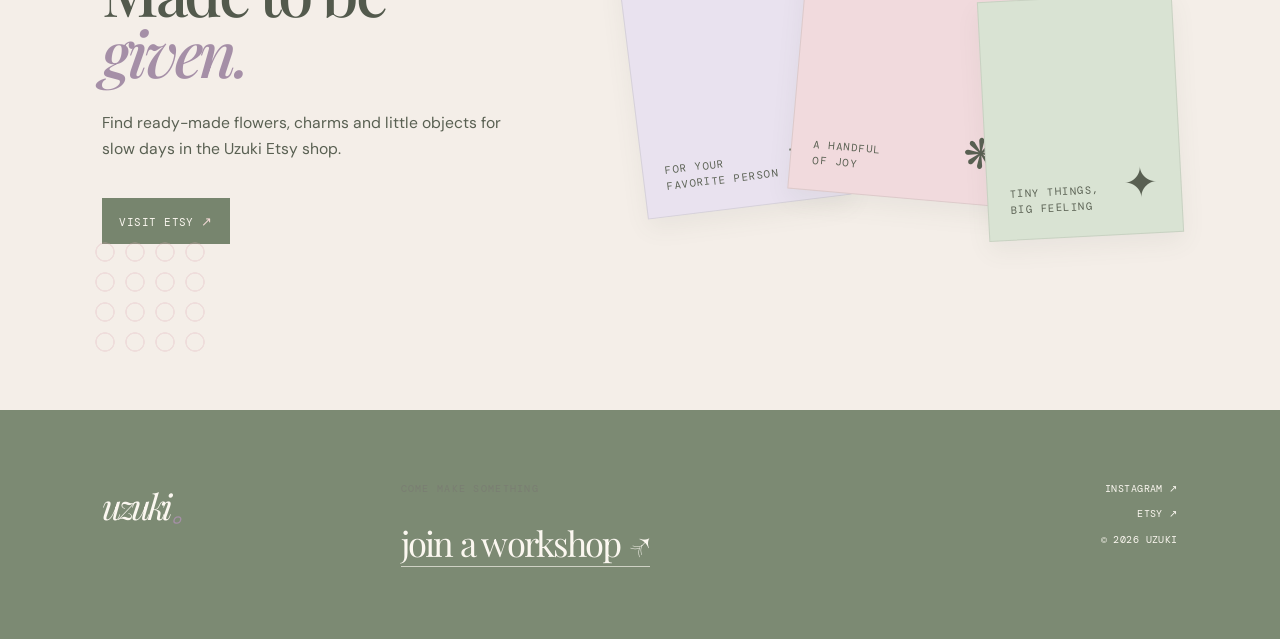
==== commit 8e605b31: "style: refine Uzuki with tatting-inspired palette" ====
--- a/index.html
+++ b/index.html
@@ -153,7 +153,7 @@
               Find ready-made flowers, charms and little objects for slow days
               in the Uzuki Etsy shop.
             </p>
-            <a class="button-primary" href="https://www.etsy.com" target="_blank" rel="noreferrer">Visit Etsy <span>↗</span></a>
+            <a class="button-primary" href="https://www.etsy.com/shop/UzukiFlowers" target="_blank" rel="noreferrer">Visit Etsy <span>↗</span></a>
           </div>
           <div class="product-stack" aria-label="Three abstract product cards">
             <div class="product product-one"><span>for your<br />favorite person</span><b>✳</b></div>
@@ -172,7 +172,7 @@
       </div>
       <div class="footer-links">
         <a href="https://instagram.com" target="_blank" rel="noreferrer">Instagram ↗</a>
-        <a href="https://www.etsy.com" target="_blank" rel="noreferrer">Etsy ↗</a>
+        <a href="https://www.etsy.com/shop/UzukiFlowers" target="_blank" rel="noreferrer">Etsy ↗</a>
         <span>© <span id="year"></span> Uzuki</span>
       </div>
     </footer>
--- a/styles.css
+++ b/styles.css
@@ -1,12 +1,13 @@
 :root {
-  --ink: #253229;
-  --paper: #f7f2ea;
-  --peach: #f4c8b1;
-  --rose: #d78c96;
-  --lavender: #c8c2df;
-  --butter: #e9d570;
-  --leaf: #78916d;
-  --line: rgba(37, 50, 41, 0.17);
+  --ink: #596052;
+  --paper: #faf6ef;
+  --peach: #f2d9d5;
+  --rose: #dcaab4;
+  --lavender: #dfd8e8;
+  --butter: #eee9d1;
+  --leaf: #aebda4;
+  --thread: #a58fa7;
+  --line: rgba(89, 96, 82, 0.18);
 }
 
 * { box-sizing: border-box; }
@@ -103,3 +104,204 @@
 
 @media (max-width: 820px) { .site-header { grid-template-columns: 1fr auto; padding: 0 6vw; }.site-nav { background: var(--paper); border-bottom: 1px solid var(--line); display: none; left: 0; padding: 1rem 6vw 1.4rem; position: absolute; top: 76px; width: 100%; }.site-nav.open { display: flex; }.menu-toggle { background: none; border: 0; color: var(--ink); cursor: pointer; display: block; font-family: "DM Mono", monospace; font-size: .7rem; letter-spacing: .06em; text-transform: uppercase; }.header-note { display: none; }.hero { grid-template-columns: 1fr; }.hero-copy { min-height: 570px; padding: 8rem 9vw 4rem; }.hero-art { min-height: 480px; }.sun { height: 290px; width: 290px; }.section { padding: 5rem 7vw; }.story { grid-template-columns: 1fr; gap: 2rem; }.story .section-label { margin-bottom: 0; }.story-object { justify-self: end; }.section-heading { align-items: start; flex-direction: column; gap: 1.2rem; }.workshop-list { grid-template-columns: 1fr; }.workshop-card { min-height: 285px; }.lab-grid, .shop-layout { grid-template-columns: 1fr; }.product-stack { margin-top: 1rem; transform: scale(.88); transform-origin: left center; }.site-footer { grid-template-columns: 1fr; }.footer-links { align-items: start; margin-top: 1.5rem; } }
 @media (max-width: 470px) { .hero-copy { padding-left: 7vw; padding-right: 7vw; }.hero > .eyebrow { left: 7vw; }.hero-art { min-height: 390px; }.flower-one { left: 2%; }.flower-two { right: 7%; }.section { padding: 4.5rem 6vw; }.bracelet-maker { margin-left: -2vw; margin-right: -2vw; padding: 1.3rem; }.maker-actions { flex-direction: column; }.maker-actions button { width: 100%; }.product-stack { height: 345px; transform: scale(.75); }.site-footer { padding: 3.5rem 6vw; } }
+
+/* Uzuki's tatting-inspired visual language */
+body {
+  background-color: var(--paper);
+  background-image:
+    radial-gradient(circle at 12% 8%, rgba(220, 170, 180, .14), transparent 19rem),
+    radial-gradient(circle at 88% 38%, rgba(174, 189, 164, .13), transparent 22rem);
+}
+
+.site-header {
+  backdrop-filter: blur(10px);
+  background: rgba(250, 246, 239, .84);
+  min-height: 82px;
+  position: sticky;
+  top: 0;
+}
+
+.wordmark, .footer-mark { font-size: 2.2rem; font-style: italic; letter-spacing: -.1em; }
+.wordmark span, .footer-mark span { color: var(--thread); }
+.site-nav { font-family: "DM Mono", monospace; font-size: .65rem; gap: 2.25rem; letter-spacing: .1em; }
+.header-note { font-family: "DM Mono", monospace; font-size: .68rem; letter-spacing: .07em; text-transform: uppercase; }
+.eyebrow, .section-label, .workshop-date, .card-number, .lab-status { color: #7a7e72; font-size: .62rem; letter-spacing: .13em; }
+
+.hero { min-height: 720px; }
+.hero-copy { padding-left: 11vw; }
+.hero-copy::before {
+  border: 1px solid rgba(165, 143, 167, .42);
+  border-radius: 50%;
+  content: "";
+  height: 58px;
+  left: 6.3vw;
+  position: absolute;
+  top: 46%;
+  width: 58px;
+}
+.hero-copy::after {
+  border: 1px solid rgba(165, 143, 167, .42);
+  border-radius: 50%;
+  content: "";
+  height: 20px;
+  left: 5.7vw;
+  position: absolute;
+  top: calc(46% + 52px);
+  width: 20px;
+}
+h1, h2, h3, .display-text, .footer-email { color: #535a4d; }
+h1 { font-size: clamp(3.65rem, 5.7vw, 6.15rem); letter-spacing: -.07em; }
+h1 em, h2 em, .display-text em { color: var(--thread); }
+.hero-kicker { color: var(--thread); font-size: 1.1rem; }
+.hero-intro { color: #6d7366; font-size: .96rem; max-width: 24rem; }
+.text-link { border-bottom-color: rgba(89, 96, 82, .55); color: #626a5d; }
+.text-link span { color: var(--thread); }
+
+.hero-art {
+  background:
+    radial-gradient(circle at 78% 18%, rgba(242, 217, 213, .85) 0 15%, transparent 15.3%),
+    linear-gradient(135deg, #e8e2ef, #f4ece4);
+  min-height: 720px;
+}
+.hero-art::before {
+  background-image:
+    radial-gradient(circle, transparent 0 12px, rgba(165,143,167,.33) 12.5px 13.5px, transparent 14px),
+    radial-gradient(circle, transparent 0 4px, rgba(174,189,164,.48) 4.5px 5.5px, transparent 6px);
+  background-position: 0 0, 20px 20px;
+  background-size: 40px 40px;
+  content: "";
+  height: 58%;
+  opacity: .65;
+  position: absolute;
+  right: -6%;
+  top: 9%;
+  transform: rotate(-12deg);
+  width: 67%;
+}
+.hero-art::after {
+  border: 1px solid rgba(165,143,167,.38);
+  border-radius: 50%;
+  box-shadow: 0 0 0 18px transparent, 0 0 0 19px rgba(165,143,167,.26), 0 0 0 39px transparent, 0 0 0 40px rgba(165,143,167,.18);
+  content: "";
+  height: 120px;
+  left: 12%;
+  position: absolute;
+  top: 13%;
+  width: 120px;
+}
+.sun { background: #f5e6df; opacity: .7; }
+.stem { background: transparent; border-left: 2px solid #9aab90; width: 0; }
+.flower { filter: drop-shadow(0 9px 13px rgba(89, 96, 82, .05)); }
+.flower i {
+  background: rgba(250,246,239,.44);
+  border: 1.5px solid rgba(145, 116, 148, .7);
+  height: 67px;
+  left: 41px;
+  top: 41px;
+  width: 67px;
+}
+.flower b { background: #efcbd1; border: 1.5px solid rgba(145,116,148,.7); height: 25px; left: 62px; top: 62px; width: 25px; }
+.flower-three i { background: rgba(223,216,232,.4); border-color: rgba(132,151,121,.65); }
+.flower-three b { background: #cbd8c2; border-color: rgba(132,151,121,.65); }
+.art-caption { color: #777d70; font-size: .59rem; }
+
+.story { background: rgba(255, 252, 247, .65); }
+.story-object {
+  background: #e8e1ef;
+  border: 1px solid rgba(165,143,167,.25);
+  box-shadow: 11px 13px 0 rgba(220,170,180,.16);
+  transform: rotate(2deg);
+}
+.story-object::before {
+  background-image: radial-gradient(circle, transparent 0 8px, rgba(165,143,167,.34) 8.5px 9.5px, transparent 10px);
+  background-size: 28px 28px;
+  content: "";
+  height: 52%;
+  opacity: .8;
+  position: absolute;
+  right: -10px;
+  top: -5px;
+  width: 64%;
+}
+.story-object span { color: #696e62; font-size: .58rem; }
+.vase { background: #b8c6ae; }.vase::before { background: #a2b297; }
+.vase-flower { background: #f2d4d8; border-color: #c89cac; }
+.vf-two { background: #fbf7ee; border-color: #b5a1bc; }.vf-three { background: #d7cce5; border-color: #aa91b7; }
+
+.workshops { background: #f0edf2; color: var(--ink); position: relative; }
+.workshops::before {
+  background-image: radial-gradient(circle, transparent 0 7px, rgba(165,143,167,.22) 7.5px 8.5px, transparent 9px);
+  background-size: 26px 26px;
+  content: "";
+  height: 190px;
+  left: 3%;
+  opacity: .65;
+  position: absolute;
+  top: 4%;
+  width: 190px;
+}
+.workshops .section-label, .section-heading p { color: #777d70; }
+.section-heading h2 { color: #596052; }
+.workshop-card {
+  border: 1px solid rgba(89,96,82,.14);
+  box-shadow: 0 8px 20px rgba(89,96,82,.045);
+  min-height: 355px;
+  overflow: hidden;
+  position: relative;
+}
+.workshop-card::after {
+  border: 1px solid rgba(165,143,167,.4);
+  border-radius: 50%;
+  box-shadow: 0 0 0 8px transparent, 0 0 0 9px rgba(165,143,167,.22), 0 0 0 18px transparent, 0 0 0 19px rgba(165,143,167,.13);
+  content: "";
+  height: 28px;
+  position: absolute;
+  right: 1.35rem;
+  top: 1.25rem;
+  width: 28px;
+}
+.workshop-card.peach { background: #f7e7e3; }.workshop-card.lavender { background: #e7e1ed; }.workshop-card.butter { background: #eff0df; }
+.workshop-card h3 { color: #555d50; font-size: 2.08rem; }
+.workshop-card > p:not(.card-number):not(.workshop-date) { color: #6b7265; }
+.workshop-card a { color: #5d6559; }
+.workshop-card a span { color: var(--thread); }
+
+.bead-lab { background: #e4eadf; position: relative; }
+.bead-lab::after {
+  border: 1px solid rgba(119,145,111,.3);
+  border-radius: 50%;
+  box-shadow: 0 0 0 14px transparent, 0 0 0 15px rgba(119,145,111,.16), 0 0 0 29px transparent, 0 0 0 30px rgba(119,145,111,.1);
+  content: "";
+  height: 68px;
+  position: absolute;
+  right: 8vw;
+  top: 5.7rem;
+  width: 68px;
+}
+.lab-status span { background: #9caf92; }
+.palette-button { border-color: rgba(89,96,82,.18); }
+.palette-button.active, .palette-button:hover { background: #78866f; border-color: #78866f; }
+.bracelet-maker { background: rgba(255,253,248,.78); border: 1px solid rgba(119,145,111,.2); }
+.bracelet-string { border-color: rgba(119,145,111,.55); }.charm { background: #f1dadd; border-color: rgba(165,143,167,.3); color: #85718a; }
+.button-primary { background: #77856e; border-color: #77856e; }.button-primary:hover { background: #a58fa7; border-color: #a58fa7; }.button-secondary { border-color: #77856e; color: #64735d; }
+
+.shop { background: #f4eee8; position: relative; }
+.shop::after {
+  background-image: radial-gradient(circle, transparent 0 8px, rgba(220,170,180,.25) 8.5px 9.5px, transparent 10px);
+  background-size: 30px 30px;
+  bottom: 3rem;
+  content: "";
+  height: 125px;
+  left: 7vw;
+  position: absolute;
+  width: 125px;
+}
+.product { border: 1px solid rgba(89,96,82,.13); box-shadow: 0 10px 24px rgba(89,96,82,.07); }.product-one { background: #e9e2ef; }.product-two { background: #f1dadd; }.product-three { background: #d9e3d3; }
+
+.site-footer { background: #7c8a73; color: #fbf7f0; }.site-footer h1, .site-footer h2, .site-footer h3, .footer-email { color: #fbf7f0; }.footer-email { border-bottom-color: rgba(251,247,240,.65); }.footer-links a:hover { color: #f0d7dc; }
+
+@media (max-width: 820px) {
+  .hero-copy { padding-left: 10vw; }.hero-copy::before, .hero-copy::after { display: none; }
+  .site-nav { background: rgba(250,246,239,.96); }
+  .bead-lab::after { right: 7vw; top: 4rem; }
+}
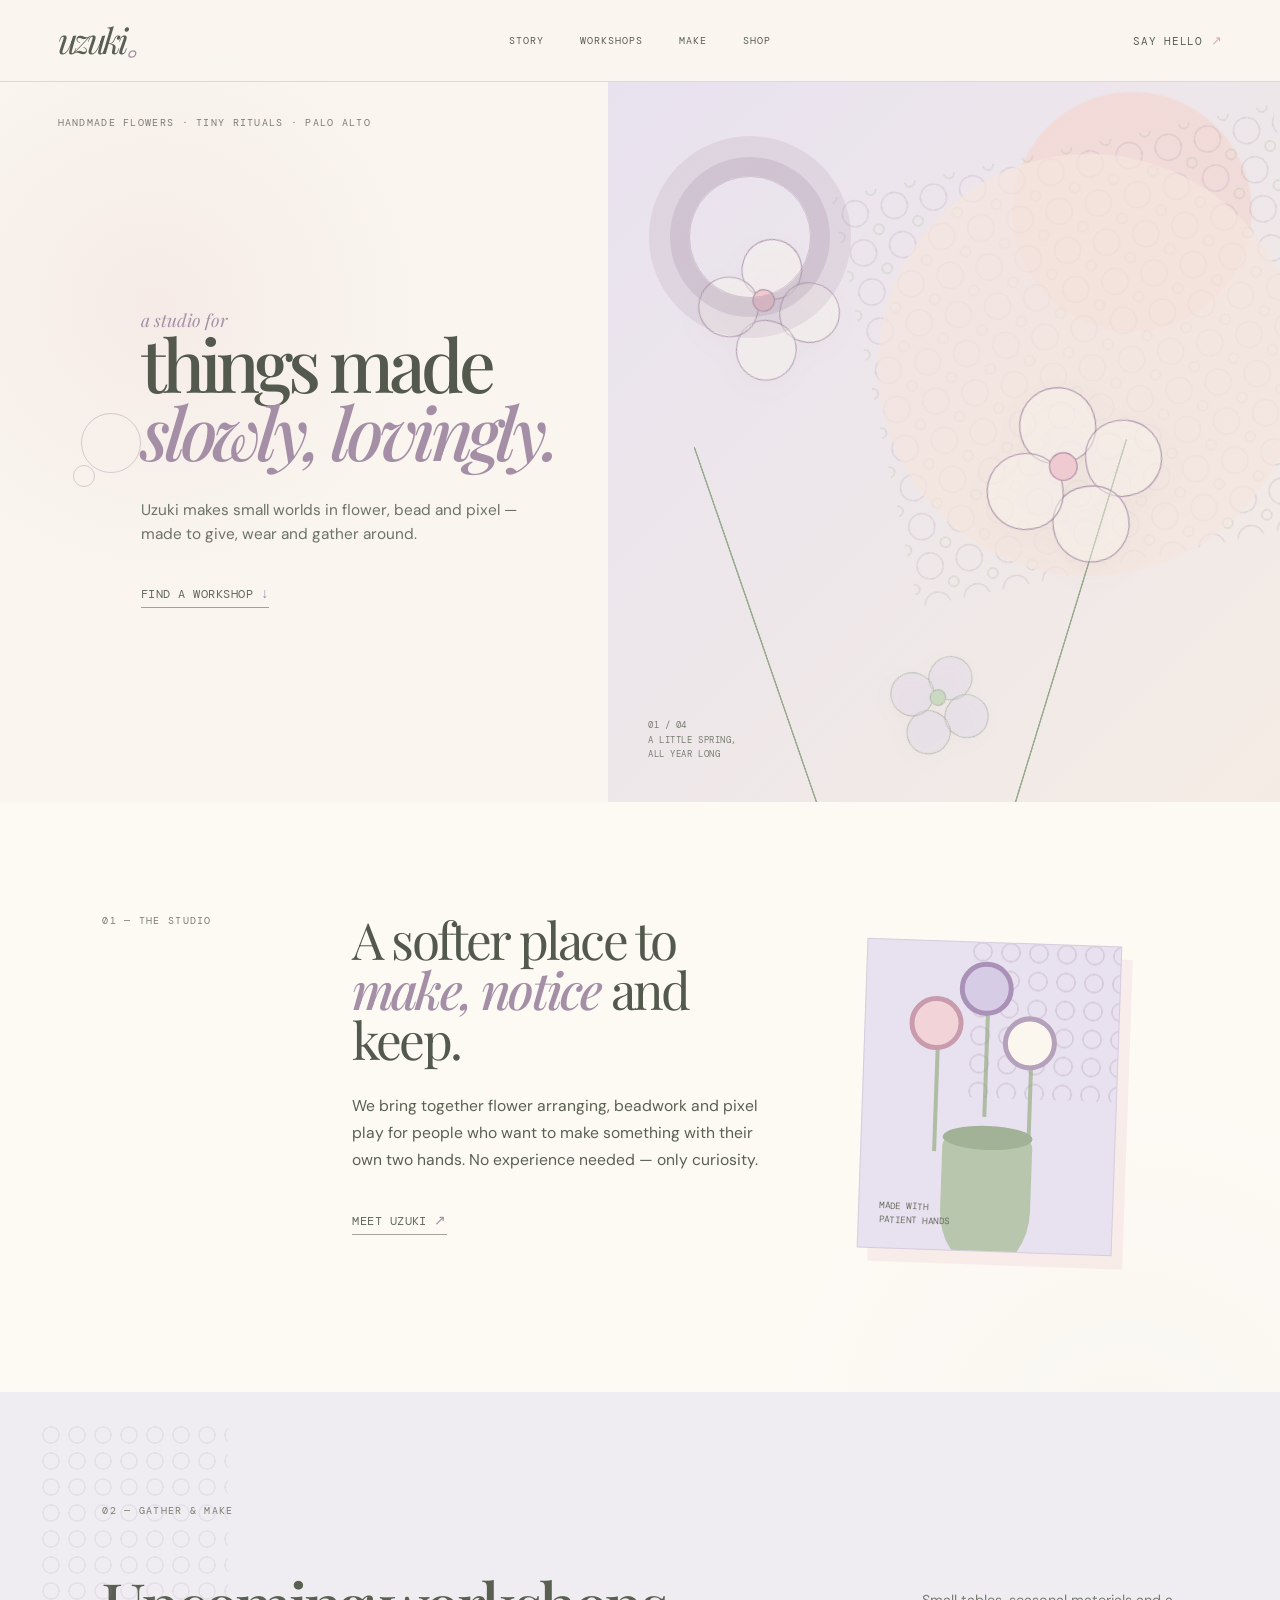
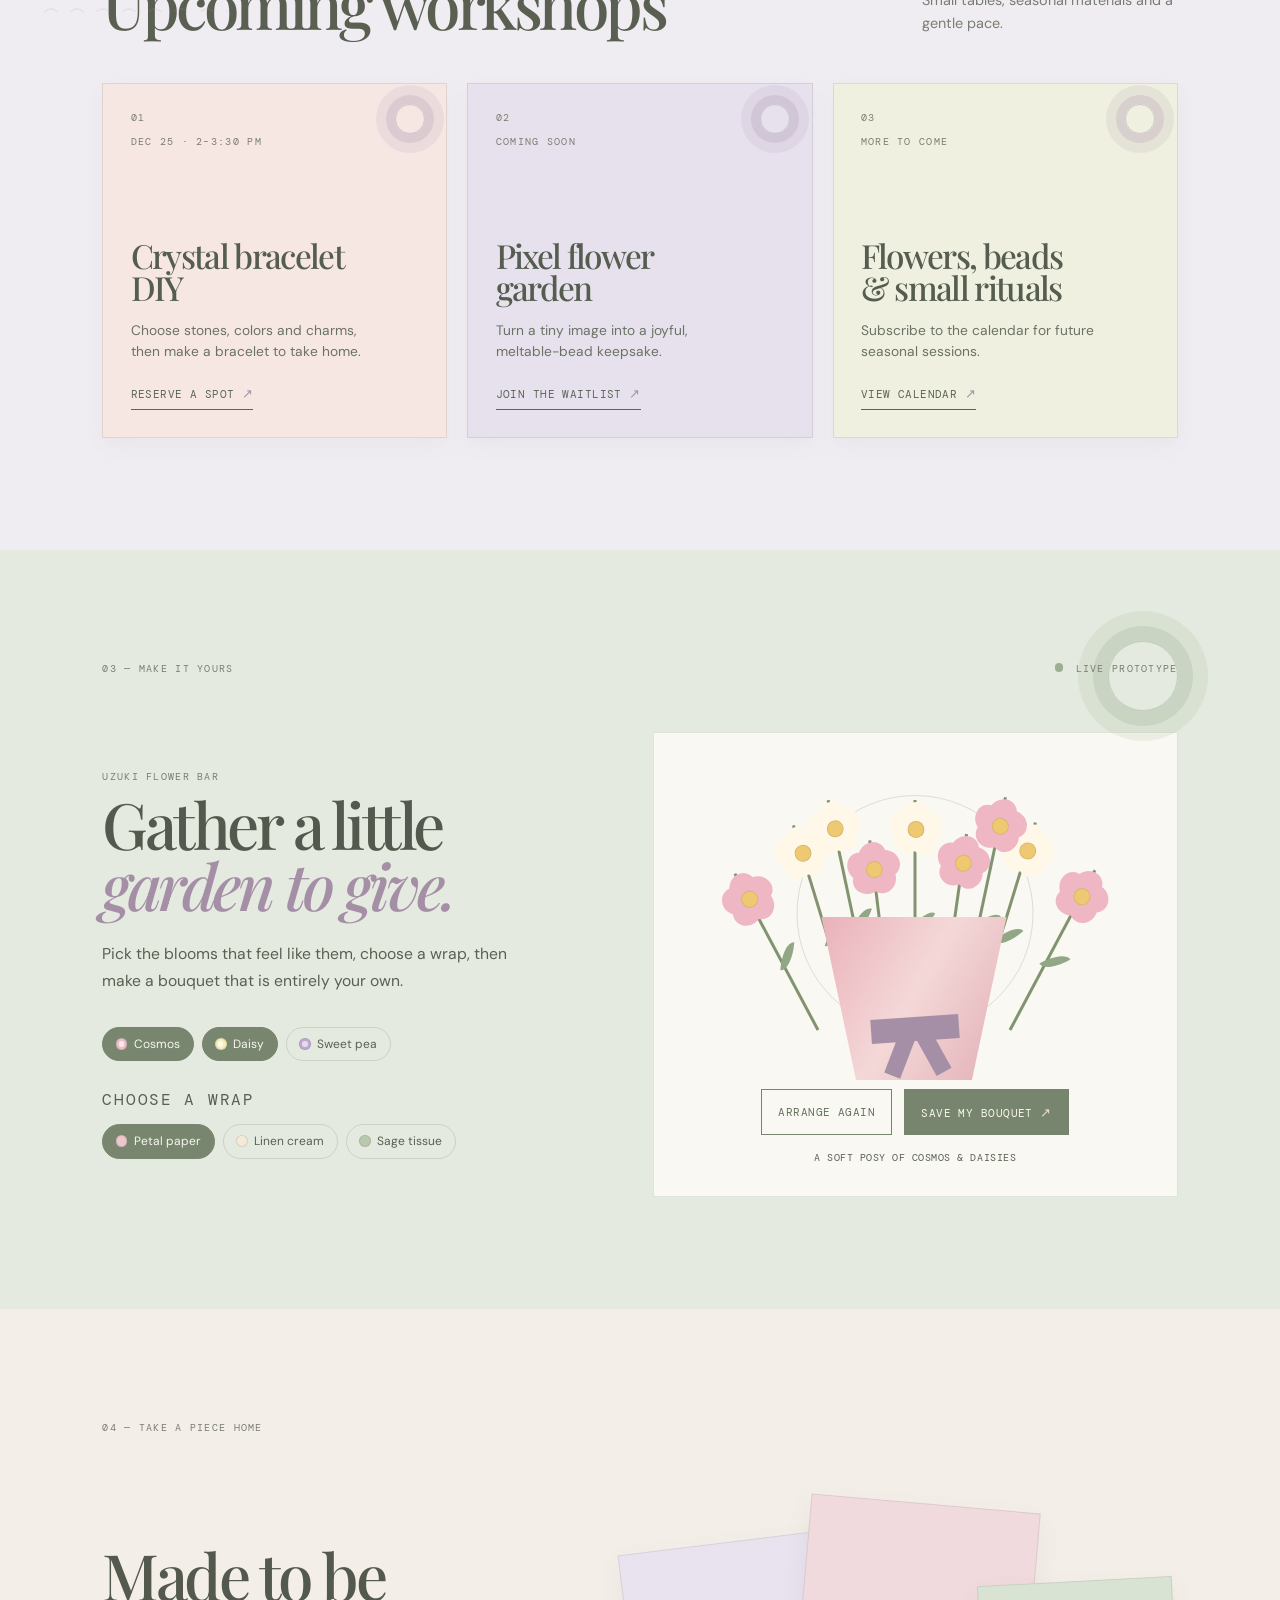
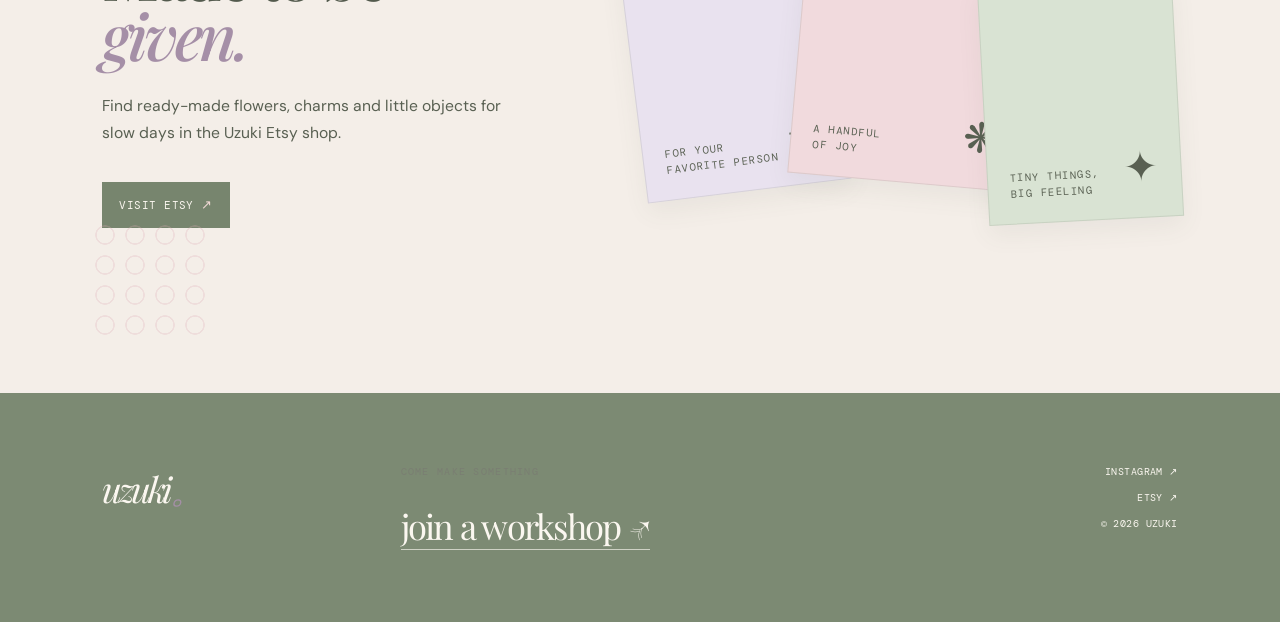
==== commit 3f6203d0: "feat: add DIY bouquet maker" ====
--- a/index.html
+++ b/index.html
@@ -104,42 +104,48 @@
         </div>
       </section>
 
-      <section id="make" class="bead-lab section" aria-labelledby="bead-title">
+      <section id="make" class="bouquet-lab section" aria-labelledby="bouquet-title">
         <div class="lab-topline">
           <div class="section-label">03 — Make it yours</div>
           <p class="lab-status"><span></span> Live prototype</p>
         </div>
         <div class="lab-grid">
           <div class="lab-copy">
-            <p class="eyebrow">Uzuki bead lab</p>
-            <h2 id="bead-title">Design a small<br /><em>daily talisman.</em></h2>
+            <p class="eyebrow">Uzuki flower bar</p>
+            <h2 id="bouquet-title">Gather a little<br /><em>garden to give.</em></h2>
             <p>
-              Pick a palette, then build a one-of-a-kind crystal bracelet. This
-              is a tiny preview of the interactive maker we are building.
+              Pick the blooms that feel like them, choose a wrap, then make a
+              bouquet that is entirely your own.
             </p>
-            <div class="palette" role="group" aria-label="Choose a bead palette">
-              <button class="palette-button active" data-palette="rose" aria-pressed="true">
-                <span class="swatch rose"></span> Rose quiet
+            <div class="flower-picker" role="group" aria-label="Choose flowers for your bouquet">
+              <button class="flower-choice active" data-flower="cosmos" aria-pressed="true">
+                <span class="mini-flower cosmos"></span> Cosmos
               </button>
-              <button class="palette-button" data-palette="dusk" aria-pressed="false">
-                <span class="swatch dusk"></span> Dusk blue
+              <button class="flower-choice active" data-flower="daisy" aria-pressed="true">
+                <span class="mini-flower daisy"></span> Daisy
               </button>
-              <button class="palette-button" data-palette="moss" aria-pressed="false">
-                <span class="swatch moss"></span> Moss garden
+              <button class="flower-choice" data-flower="sweetpea" aria-pressed="false">
+                <span class="mini-flower sweetpea"></span> Sweet pea
               </button>
             </div>
+            <p class="wrap-label">Choose a wrap</p>
+            <div class="wrap-picker" role="group" aria-label="Choose bouquet wrapping">
+              <button class="wrap-choice active" data-wrap="petal" aria-pressed="true"><span></span> Petal paper</button>
+              <button class="wrap-choice" data-wrap="linen" aria-pressed="false"><span></span> Linen cream</button>
+              <button class="wrap-choice" data-wrap="sage" aria-pressed="false"><span></span> Sage tissue</button>
+            </div>
           </div>
-          <div class="bracelet-maker">
-            <div class="bracelet-frame" aria-live="polite">
-              <div class="bracelet-string"></div>
-              <div id="beads" class="beads" aria-label="Your bracelet beads"></div>
-              <div class="charm" aria-hidden="true">✦</div>
+          <div class="bouquet-maker">
+            <div class="bouquet-frame" aria-live="polite">
+              <div id="bouquet" class="bouquet" aria-label="Your selected bouquet"></div>
+              <div id="bouquet-wrap" class="bouquet-wrap petal" aria-hidden="true"></div>
+              <div class="bouquet-ribbon" aria-hidden="true"></div>
             </div>
             <div class="maker-actions">
-              <button id="shuffle-button" class="button-secondary">Shuffle beads</button>
-              <button id="save-button" class="button-primary">Save my design <span>↗</span></button>
+              <button id="shuffle-button" class="button-secondary">Arrange again</button>
+              <button id="save-button" class="button-primary">Save my bouquet <span>↗</span></button>
             </div>
-            <p id="design-note" class="design-note">8 beads · rose quartz &amp; warm light</p>
+            <p id="design-note" class="design-note">A soft posy of cosmos &amp; daisies</p>
           </div>
         </div>
       </section>
--- a/styles.css
+++ b/styles.css
@@ -73,7 +73,7 @@
 .workshops { background: var(--ink); color: var(--paper); }
 .workshops .section-label { color: rgba(247,242,234,.62); }
 .section-heading { align-items: end; display: flex; justify-content: space-between; margin-bottom: 3rem; }
-.section-heading h2, .shop h2, .bead-lab h2 { font-size: clamp(3rem, 5vw, 5.4rem); line-height: .95; margin: 0; }
+.section-heading h2, .shop h2, .bouquet-lab h2 { font-size: clamp(3rem, 5vw, 5.4rem); line-height: .95; margin: 0; }
 .section-heading p { color: rgba(247,242,234,.72); font-size: .9rem; line-height: 1.6; margin: 0; max-width: 16rem; }
 .workshop-list { display: grid; gap: 1.25rem; grid-template-columns: repeat(3, 1fr); }
 .workshop-card { color: var(--ink); display: flex; flex-direction: column; min-height: 345px; padding: 1.7rem; }
@@ -83,18 +83,10 @@
 .workshop-card a { border-bottom: 1px solid currentColor; font-family: "DM Mono", monospace; font-size: .66rem; letter-spacing: .04em; padding-bottom: .4rem; text-transform: uppercase; width: fit-content; }
 .workshop-card a span { color: var(--rose); font-size: 1.2em; }
 
-.bead-lab { background: #e5e5d7; }
+.bouquet-lab { background: #e5e5d7; }
 .lab-topline { display: flex; justify-content: space-between; }.lab-status span { background: #729966; border-radius: 50%; display: inline-block; height: .52rem; margin-right: .3rem; width: .52rem; }
 .lab-grid { align-items: center; display: grid; gap: 5vw; grid-template-columns: 1fr 1.08fr; }
-.bead-lab h2 { margin: .4rem 0 1.6rem; }
-.palette { display: flex; flex-wrap: wrap; gap: .5rem; margin-top: 2rem; }
-.palette-button { align-items: center; background: transparent; border: 1px solid var(--line); border-radius: 999px; color: var(--ink); cursor: pointer; display: inline-flex; font-size: .75rem; gap: .4rem; padding: .55rem .8rem; transition: all .2s; }
-.palette-button.active, .palette-button:hover { background: var(--ink); color: var(--paper); }.swatch { border-radius: 50%; height: .7rem; width: .7rem; }.swatch.rose { background: var(--rose); }.swatch.dusk { background: #8395b3; }.swatch.moss { background: #82946a; }
-.bracelet-maker { background: #f9f6ef; min-height: 405px; padding: 2.4rem; }
-.bracelet-frame { aspect-ratio: 1.35; margin: 0 auto; max-width: 430px; position: relative; }
-.bracelet-string { border: 2px dashed rgba(37, 50, 41, .38); border-radius: 50%; height: 62%; left: 2%; position: absolute; top: 18%; width: 96%; }
-.beads { height: 100%; position: relative; width: 100%; }.bead { border: 3px solid rgba(37,50,41,.16); border-radius: 50%; box-shadow: inset 8px 8px 11px rgba(255,255,255,.5), 2px 4px 5px rgba(37,50,41,.1); height: clamp(30px, 4.5vw, 52px); left: var(--x); position: absolute; top: var(--y); transform: translate(-50%, -50%); transition: background .35s, transform .25s; width: clamp(30px, 4.5vw, 52px); }.bead:hover { transform: translate(-50%, -50%) scale(1.15); }
-.charm { background: var(--butter); border: 2px solid rgba(37,50,41,.15); border-radius: 50%; bottom: 0; font-size: 1.3rem; height: 48px; left: calc(50% - 24px); line-height: 44px; position: absolute; text-align: center; width: 48px; }
+.bouquet-lab h2 { margin: .4rem 0 1.6rem; }
 .maker-actions { display: flex; gap: .75rem; justify-content: center; margin-top: .6rem; }.button-primary, .button-secondary { border: 1px solid var(--ink); cursor: pointer; display: inline-block; font-family: "DM Mono", monospace; font-size: .7rem; letter-spacing: .04em; padding: .85rem 1rem; text-transform: uppercase; }.button-primary { background: var(--ink); color: var(--paper); }.button-primary span { color: var(--peach); font-size: 1.2em; }.button-secondary { background: transparent; color: var(--ink); }.button-primary:hover { background: var(--rose); border-color: var(--rose); }.button-secondary:hover { background: rgba(37,50,41,.08); }
 .design-note { font-family: "DM Mono", monospace; font-size: .65rem; letter-spacing: .05em; margin: 1rem 0 0; text-align: center; text-transform: uppercase; }
 
@@ -103,7 +95,7 @@
 .site-footer { background: var(--ink); color: var(--paper); display: grid; grid-template-columns: 1fr 1.8fr 1fr; gap: 2rem; padding: 4.5rem 8vw; }.footer-mark { margin: 0; }.footer-email { border-bottom: 1px solid rgba(247,242,234,.65); display: inline-block; font-family: "Playfair Display", Georgia, serif; font-size: clamp(1.7rem, 2.7vw, 3rem); letter-spacing: -.05em; margin-top: .9rem; }.footer-links { align-items: end; display: flex; flex-direction: column; font-family: "DM Mono", monospace; font-size: .65rem; gap: .8rem; letter-spacing: .04em; text-transform: uppercase; }.footer-links a:hover { color: var(--peach); }
 
 @media (max-width: 820px) { .site-header { grid-template-columns: 1fr auto; padding: 0 6vw; }.site-nav { background: var(--paper); border-bottom: 1px solid var(--line); display: none; left: 0; padding: 1rem 6vw 1.4rem; position: absolute; top: 76px; width: 100%; }.site-nav.open { display: flex; }.menu-toggle { background: none; border: 0; color: var(--ink); cursor: pointer; display: block; font-family: "DM Mono", monospace; font-size: .7rem; letter-spacing: .06em; text-transform: uppercase; }.header-note { display: none; }.hero { grid-template-columns: 1fr; }.hero-copy { min-height: 570px; padding: 8rem 9vw 4rem; }.hero-art { min-height: 480px; }.sun { height: 290px; width: 290px; }.section { padding: 5rem 7vw; }.story { grid-template-columns: 1fr; gap: 2rem; }.story .section-label { margin-bottom: 0; }.story-object { justify-self: end; }.section-heading { align-items: start; flex-direction: column; gap: 1.2rem; }.workshop-list { grid-template-columns: 1fr; }.workshop-card { min-height: 285px; }.lab-grid, .shop-layout { grid-template-columns: 1fr; }.product-stack { margin-top: 1rem; transform: scale(.88); transform-origin: left center; }.site-footer { grid-template-columns: 1fr; }.footer-links { align-items: start; margin-top: 1.5rem; } }
-@media (max-width: 470px) { .hero-copy { padding-left: 7vw; padding-right: 7vw; }.hero > .eyebrow { left: 7vw; }.hero-art { min-height: 390px; }.flower-one { left: 2%; }.flower-two { right: 7%; }.section { padding: 4.5rem 6vw; }.bracelet-maker { margin-left: -2vw; margin-right: -2vw; padding: 1.3rem; }.maker-actions { flex-direction: column; }.maker-actions button { width: 100%; }.product-stack { height: 345px; transform: scale(.75); }.site-footer { padding: 3.5rem 6vw; } }
+@media (max-width: 470px) { .hero-copy { padding-left: 7vw; padding-right: 7vw; }.hero > .eyebrow { left: 7vw; }.hero-art { min-height: 390px; }.flower-one { left: 2%; }.flower-two { right: 7%; }.section { padding: 4.5rem 6vw; }.maker-actions { flex-direction: column; }.maker-actions button { width: 100%; }.product-stack { height: 345px; transform: scale(.75); }.site-footer { padding: 3.5rem 6vw; } }
 
 /* Uzuki's tatting-inspired visual language */
 body {
@@ -266,8 +258,8 @@
 .workshop-card a { color: #5d6559; }
 .workshop-card a span { color: var(--thread); }
 
-.bead-lab { background: #e4eadf; position: relative; }
-.bead-lab::after {
+.bouquet-lab { background: #e4eadf; position: relative; }
+.bouquet-lab::after {
   border: 1px solid rgba(119,145,111,.3);
   border-radius: 50%;
   box-shadow: 0 0 0 14px transparent, 0 0 0 15px rgba(119,145,111,.16), 0 0 0 29px transparent, 0 0 0 30px rgba(119,145,111,.1);
@@ -279,10 +271,6 @@
   width: 68px;
 }
 .lab-status span { background: #9caf92; }
-.palette-button { border-color: rgba(89,96,82,.18); }
-.palette-button.active, .palette-button:hover { background: #78866f; border-color: #78866f; }
-.bracelet-maker { background: rgba(255,253,248,.78); border: 1px solid rgba(119,145,111,.2); }
-.bracelet-string { border-color: rgba(119,145,111,.55); }.charm { background: #f1dadd; border-color: rgba(165,143,167,.3); color: #85718a; }
 .button-primary { background: #77856e; border-color: #77856e; }.button-primary:hover { background: #a58fa7; border-color: #a58fa7; }.button-secondary { border-color: #77856e; color: #64735d; }
 
 .shop { background: #f4eee8; position: relative; }
@@ -303,5 +291,44 @@
 @media (max-width: 820px) {
   .hero-copy { padding-left: 10vw; }.hero-copy::before, .hero-copy::after { display: none; }
   .site-nav { background: rgba(250,246,239,.96); }
-  .bead-lab::after { right: 7vw; top: 4rem; }
-}
+  .bouquet-lab::after { right: 7vw; top: 4rem; }
+}
+
+/* DIY bouquet maker */
+.flower-picker, .wrap-picker { display: flex; flex-wrap: wrap; gap: .5rem; }
+.flower-picker { margin-top: 2rem; }
+.flower-choice, .wrap-choice {
+  align-items: center;
+  background: transparent;
+  border: 1px solid rgba(89,96,82,.18);
+  border-radius: 999px;
+  color: var(--ink);
+  cursor: pointer;
+  display: inline-flex;
+  font-size: .75rem;
+  gap: .42rem;
+  padding: .52rem .78rem;
+  transition: background .2s, color .2s, transform .2s;
+}
+.flower-choice:hover, .wrap-choice:hover { transform: translateY(-1px); }
+.flower-choice.active, .wrap-choice.active { background: #78866f; border-color: #78866f; color: var(--paper); }
+.mini-flower { border: 1px solid rgba(89,96,82,.18); border-radius: 50%; display: inline-block; height: .72rem; position: relative; width: .72rem; }
+.mini-flower::before, .mini-flower::after { border-radius: 50%; content: ""; inset: .13rem; position: absolute; }
+.mini-flower.cosmos { background: #efbfc9; }.mini-flower.cosmos::before { background: #f9ece6; }.mini-flower.daisy { background: #f7edb6; }.mini-flower.daisy::before { background: #fffaf1; }.mini-flower.sweetpea { background: #bfa9d2; }.mini-flower.sweetpea::before { background: #e7daed; }
+.wrap-label { font-family: "DM Mono", monospace; font-size: .62rem; letter-spacing: .11em; margin: 1.6rem 0 .65rem; text-transform: uppercase; }
+.wrap-choice span { border: 1px solid rgba(89,96,82,.18); border-radius: 50%; height: .72rem; width: .72rem; }.wrap-choice[data-wrap="petal"] span { background: #edc7cb; }.wrap-choice[data-wrap="linen"] span { background: #f4ead9; }.wrap-choice[data-wrap="sage"] span { background: #b9c9ad; }
+.bouquet-maker { background: rgba(255,253,248,.78); border: 1px solid rgba(119,145,111,.2); min-height: 455px; padding: 2rem 2.4rem; }
+.bouquet-frame { height: 315px; margin: 0 auto; max-width: 420px; overflow: hidden; position: relative; }
+.bouquet-frame::before { border: 1px solid rgba(119,145,111,.24); border-radius: 50%; content: ""; height: 235px; left: 50%; position: absolute; top: 30px; transform: translateX(-50%); width: 235px; }
+.bouquet { bottom: 42px; height: 270px; left: 50%; position: absolute; transform: translateX(-50%); width: 270px; z-index: 2; }
+.bouquet-wrap { bottom: -32px; clip-path: polygon(7% 0, 92% 0, 73% 100%, 26% 100%); height: 195px; left: 50%; position: absolute; transform: translateX(-50%); width: 218px; z-index: 3; }
+.bouquet-wrap.petal { background: linear-gradient(120deg, #e9adb8, #f4d8d7 46%, #dca3ae); }.bouquet-wrap.linen { background: linear-gradient(120deg, #e9dcc6, #fff9ed 48%, #d9c9ad); }.bouquet-wrap.sage { background: linear-gradient(120deg, #a3b498, #dce5d5 48%, #94aa8a); }
+.bouquet-ribbon { background: #a58fa7; bottom: 39px; height: 24px; left: calc(50% - 44px); position: absolute; transform: rotate(-4deg); width: 88px; z-index: 4; }.bouquet-ribbon::before, .bouquet-ribbon::after { background: inherit; content: ""; height: 45px; position: absolute; top: 14px; width: 17px; }.bouquet-ribbon::before { left: 19px; transform: rotate(25deg); }.bouquet-ribbon::after { right: 19px; transform: rotate(-25deg); }
+.bouquet-stem { background: #82946f; bottom: 8px; height: var(--stem-height); left: 50%; position: absolute; transform: translateX(-50%) rotate(var(--tilt)); transform-origin: bottom; width: 3px; }
+.bouquet-bloom { height: 58px; left: 50%; position: absolute; top: 0; transform: translateX(-50%); width: 58px; }
+.bouquet-bloom span { border-radius: 55% 45% 55% 45%; height: 28px; left: 15px; position: absolute; top: 15px; transform-origin: 14px 14px; width: 28px; }
+.bouquet-bloom span:nth-child(1) { transform: rotate(0deg) translateY(-13px); }.bouquet-bloom span:nth-child(2) { transform: rotate(72deg) translateY(-13px); }.bouquet-bloom span:nth-child(3) { transform: rotate(144deg) translateY(-13px); }.bouquet-bloom span:nth-child(4) { transform: rotate(216deg) translateY(-13px); }.bouquet-bloom span:nth-child(5) { transform: rotate(288deg) translateY(-13px); }
+.bouquet-bloom::after { background: #efc872; border: 1px solid rgba(89,96,82,.15); border-radius: 50%; content: ""; height: 15px; left: 21px; position: absolute; top: 21px; width: 15px; }
+.bouquet-stem.cosmos .bouquet-bloom span { background: #efb7c3; }.bouquet-stem.daisy .bouquet-bloom span { background: #fff8e8; }.bouquet-stem.sweetpea .bouquet-bloom span { background: #cab3da; border-radius: 50% 50% 45% 55%; }.bouquet-stem.sweetpea .bouquet-bloom::after { background: #c993aa; }
+.bouquet-stem::after { background: #92a786; border-radius: 100% 0 100% 0; content: ""; height: 29px; left: 3px; position: absolute; top: 47%; transform: rotate(32deg); width: 12px; }
+@media (max-width: 470px) { .bouquet-maker { margin-left: -2vw; margin-right: -2vw; padding: 1.3rem; }.bouquet-frame { transform: scale(.9); transform-origin: center top; margin-bottom: -1.8rem; } }
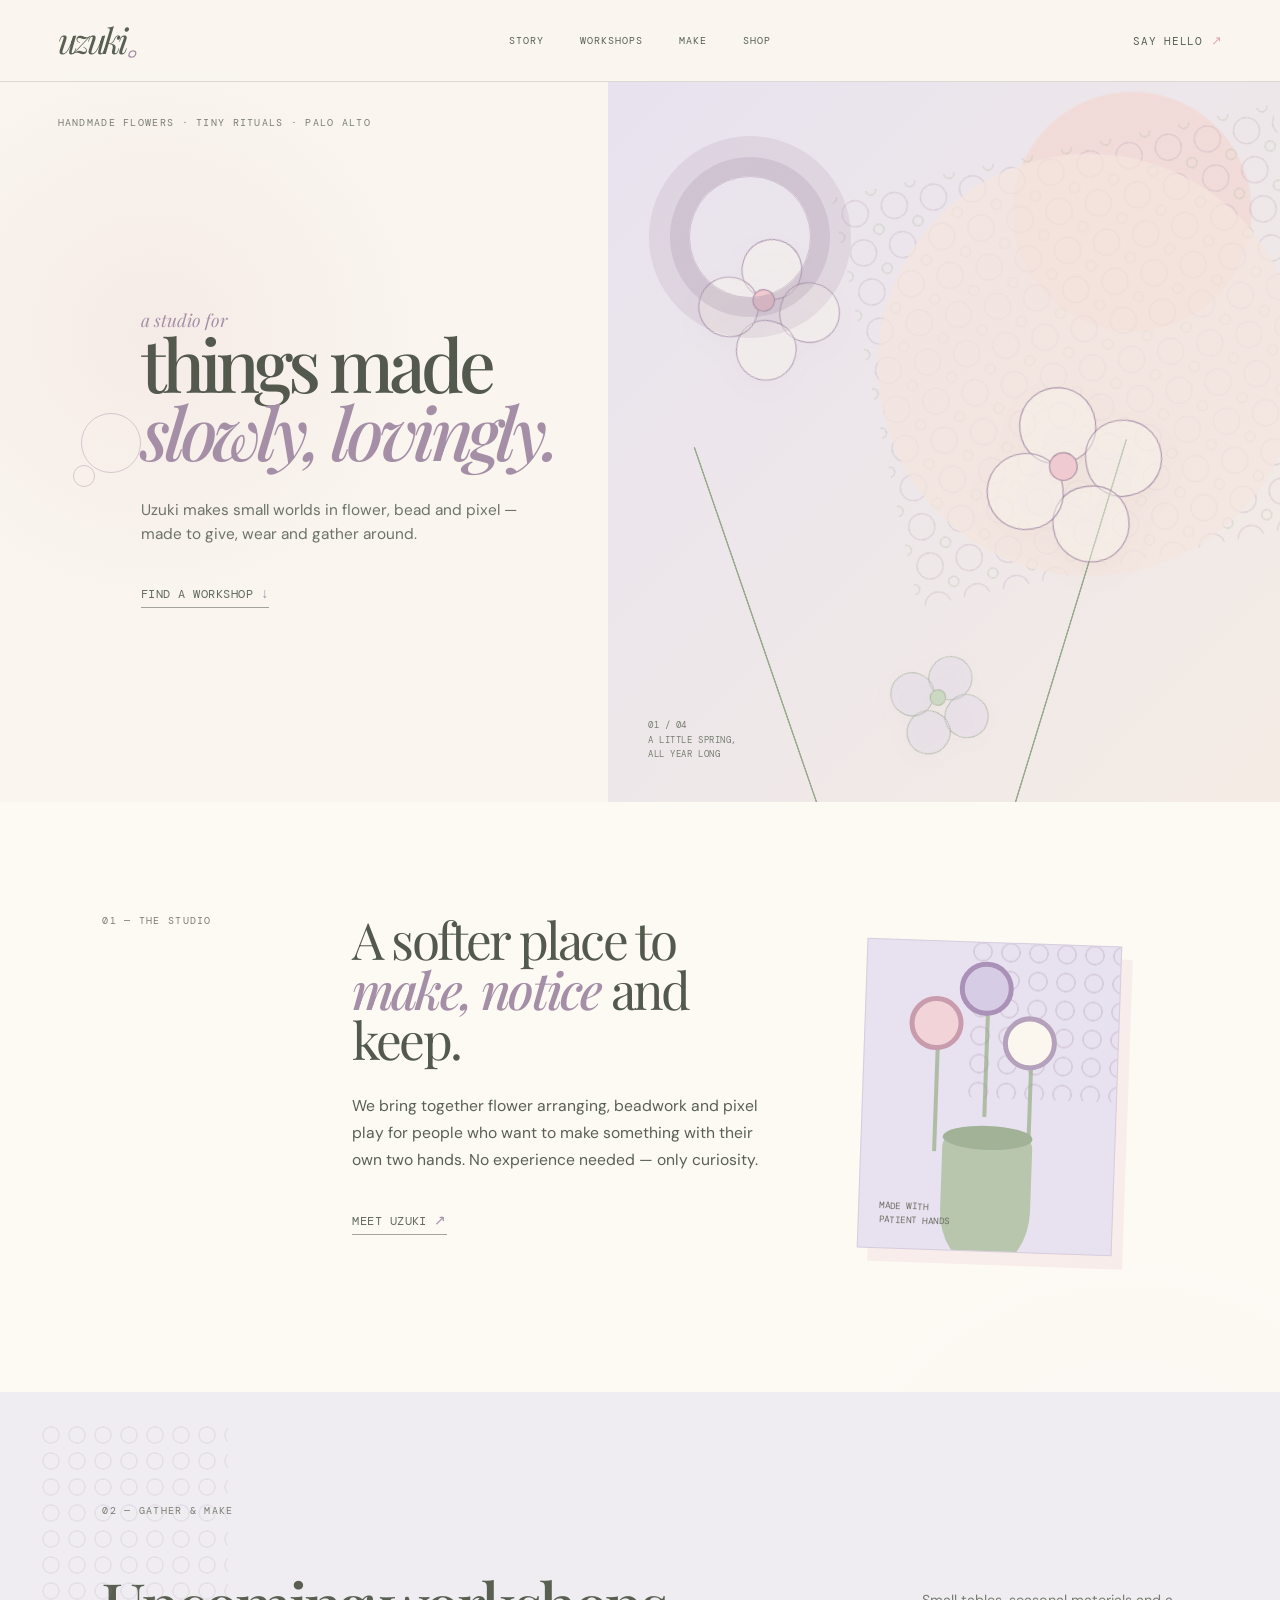
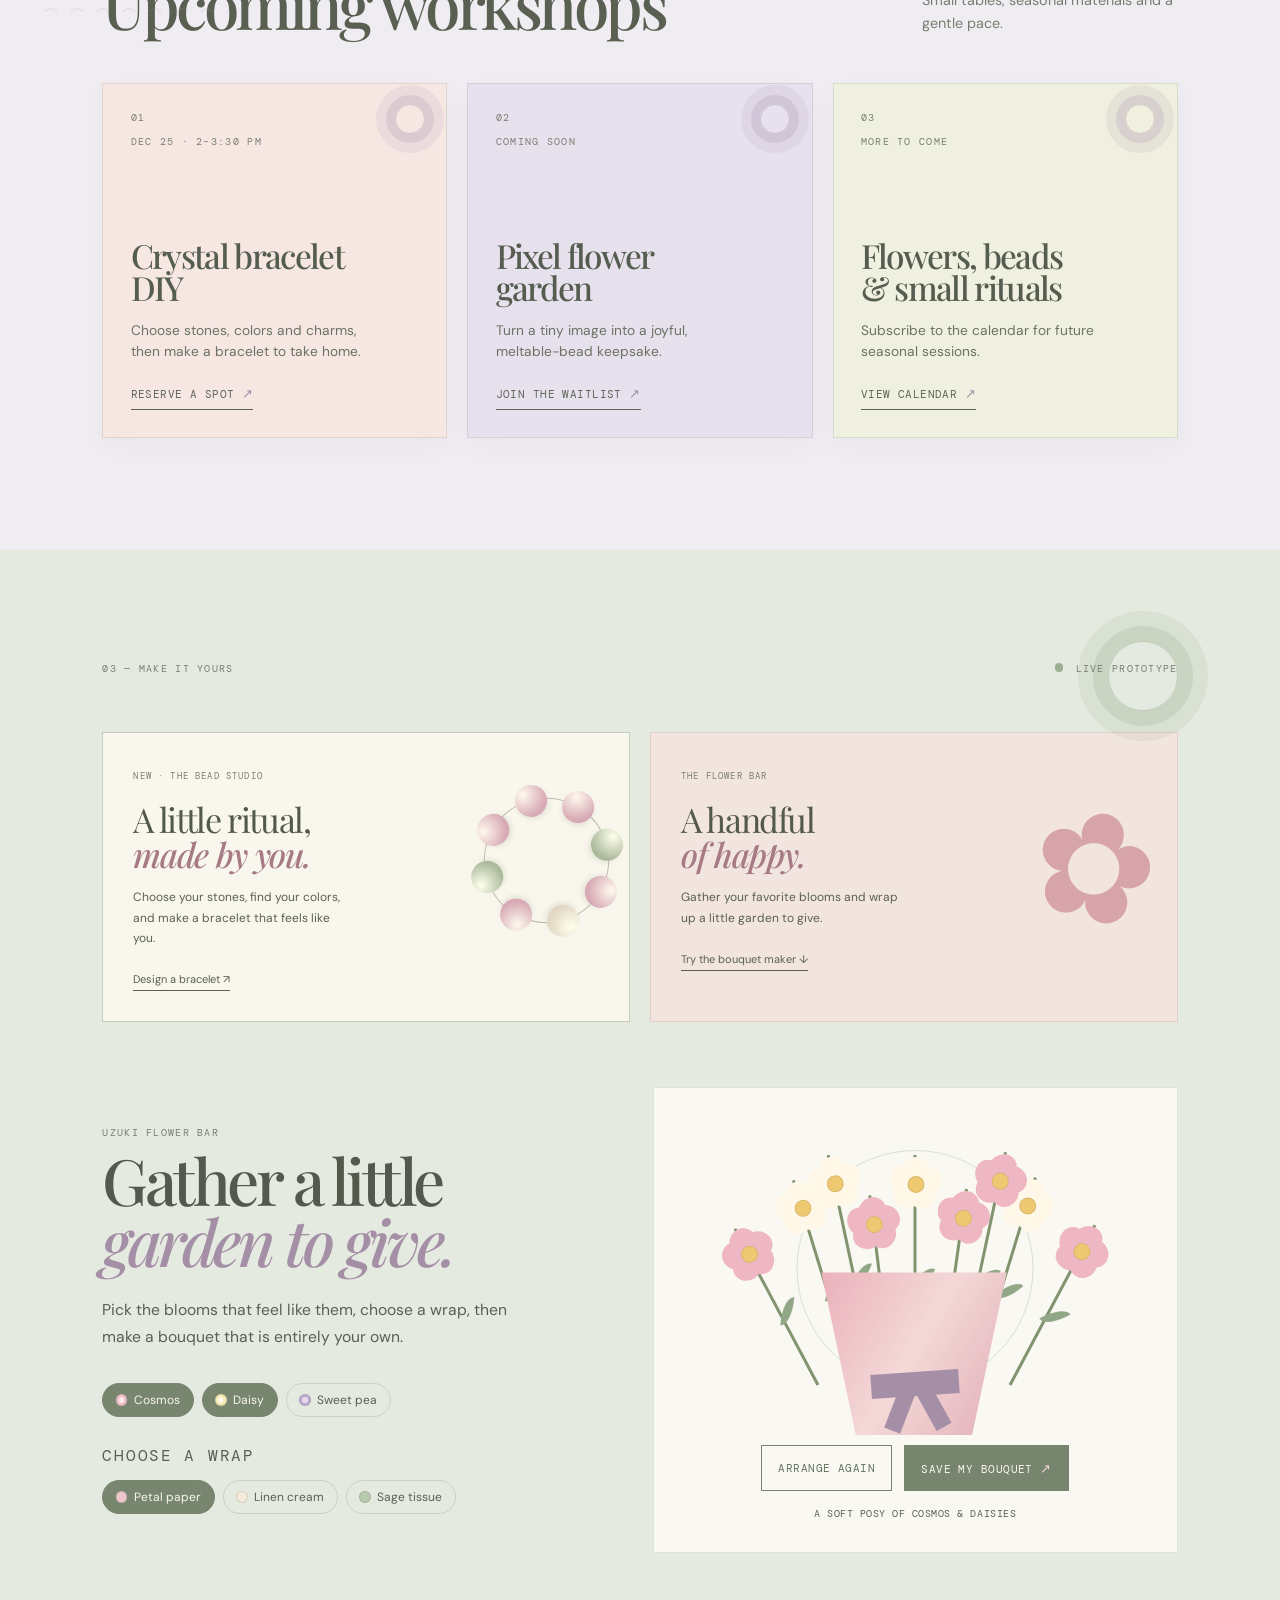
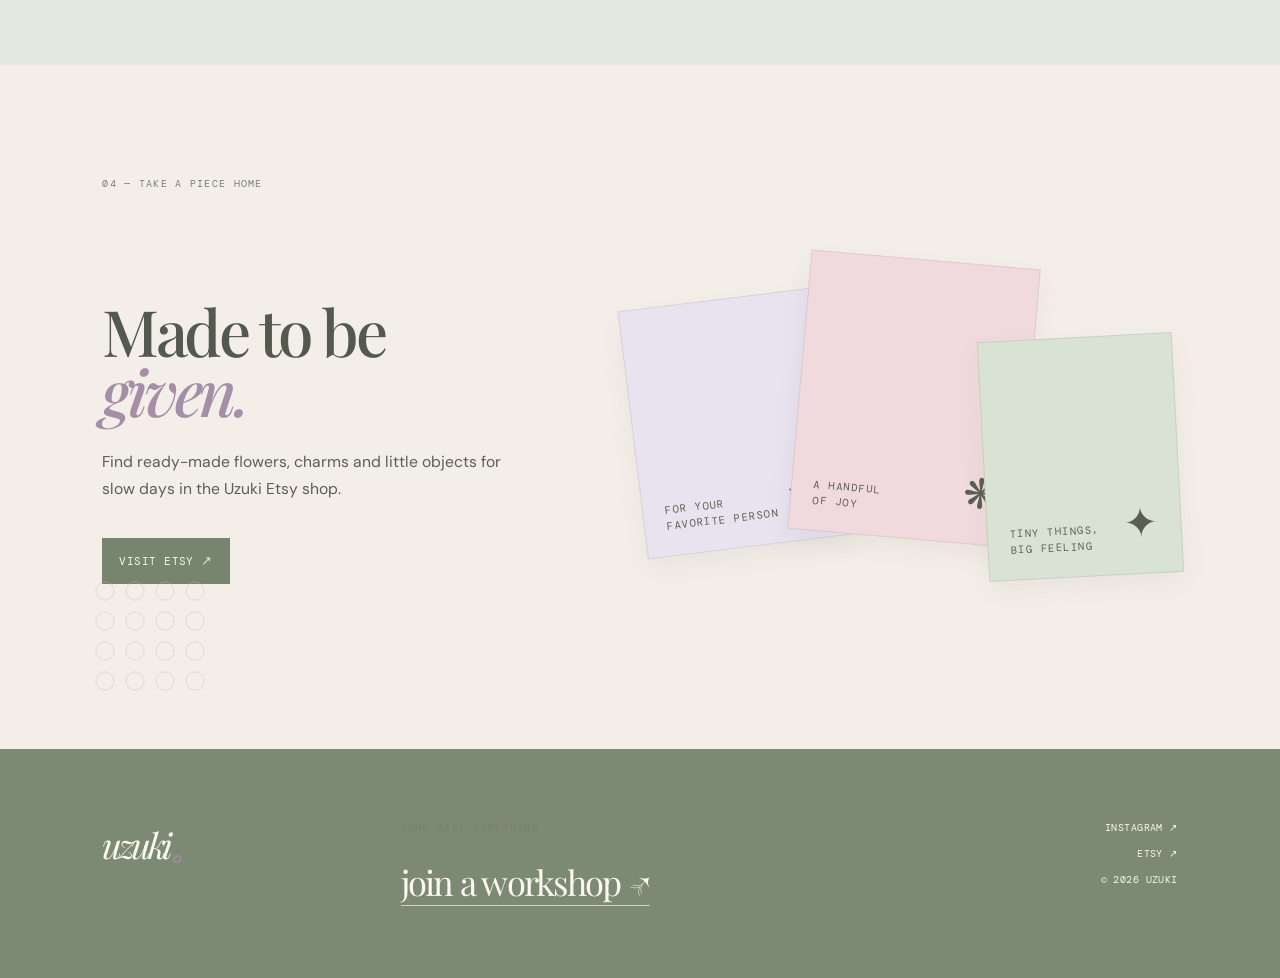
==== commit 5e449156: "feat: add bracelet DIY studio v1" ====
--- a/index.html
+++ b/index.html
@@ -24,7 +24,7 @@
       <nav id="site-nav" class="site-nav" aria-label="Main navigation">
         <a href="#story">Story</a>
         <a href="#workshops">Workshops</a>
-        <a href="#make">Make</a>
+        <a href="make.html?type=bracelet">Make</a>
         <a href="#shop">Shop</a>
       </nav>
       <a class="header-note" href="#contact">Say hello <span>↗</span></a>
@@ -109,6 +109,22 @@
           <div class="section-label">03 — Make it yours</div>
           <p class="lab-status"><span></span> Live prototype</p>
         </div>
+        <div class="make-entry-grid">
+          <a class="make-entry bracelet-entry" href="make.html?type=bracelet">
+            <span class="eyebrow">New · The bead studio</span>
+            <h3>A little ritual,<br /><em>made by you.</em></h3>
+            <p>Choose your stones, find your colors, and make a bracelet that feels like you.</p>
+            <span class="entry-cta">Design a bracelet ↗</span>
+            <span class="entry-beads" aria-hidden="true"><i></i><i></i><i></i><i></i><i></i><i></i><i></i><i></i></span>
+          </a>
+          <a class="make-entry flower-entry" href="#bouquet-title">
+            <span class="eyebrow">The flower bar</span>
+            <h3>A handful<br /><em>of happy.</em></h3>
+            <p>Gather your favorite blooms and wrap up a little garden to give.</p>
+            <span class="entry-cta">Try the bouquet maker ↓</span>
+            <span class="entry-flower" aria-hidden="true">✿</span>
+          </a>
+        </div>
         <div class="lab-grid">
           <div class="lab-copy">
             <p class="eyebrow">Uzuki flower bar</p>
--- a/styles.css
+++ b/styles.css
@@ -332,3 +332,10 @@
 .bouquet-stem.cosmos .bouquet-bloom span { background: #efb7c3; }.bouquet-stem.daisy .bouquet-bloom span { background: #fff8e8; }.bouquet-stem.sweetpea .bouquet-bloom span { background: #cab3da; border-radius: 50% 50% 45% 55%; }.bouquet-stem.sweetpea .bouquet-bloom::after { background: #c993aa; }
 .bouquet-stem::after { background: #92a786; border-radius: 100% 0 100% 0; content: ""; height: 29px; left: 3px; position: absolute; top: 47%; transform: rotate(32deg); width: 12px; }
 @media (max-width: 470px) { .bouquet-maker { margin-left: -2vw; margin-right: -2vw; padding: 1.3rem; }.bouquet-frame { transform: scale(.9); transform-origin: center top; margin-bottom: -1.8rem; } }
+
+/* Invitations to the making room */
+.make-entry-grid { display:grid; grid-template-columns:1fr 1fr; gap:20px; margin-bottom:65px; }
+.make-entry { display:block; padding:30px; min-height:285px; border:1px solid #c6cebb; position:relative; overflow:hidden; background:#f9f7ed; }
+.make-entry .eyebrow { font-size:9px; }.make-entry h3 { font:34px/1.04 'Playfair Display',serif; letter-spacing:-.04em; margin:18px 0 15px; position:relative; z-index:1; }.make-entry h3 em { color:#a77b86; font-weight:500; }.make-entry p { font-size:12px; line-height:1.7; max-width:220px; position:relative; z-index:1; }.entry-cta { display:inline-block; font-size:11px; border-bottom:1px solid; padding-bottom:4px; margin-top:12px; position:relative; z-index:1; }.flower-entry { background:#f2e5df; border-color:#e0d0c7; }.make-entry:hover .entry-cta { color:#a77b86; }.entry-flower { position:absolute; font-size:150px; right:20px; top:37px; color:#d8a4ab; transform:rotate(15deg); }.entry-beads { position:absolute; width:125px; height:125px; right:20px; top:65px; border:1px solid #c1b9ac; border-radius:50%; transform:rotate(-15deg); }.entry-beads i { position:absolute; width:32px; height:32px; border-radius:50%; background:radial-gradient(circle at 30% 25%,#fff9ee,#d7aab5 70%); box-shadow:1px 3px 5px #65705b20; left:46px; top:-16px; transform-origin:16px 78px; }.entry-beads i:nth-child(2) { transform:rotate(45deg); }.entry-beads i:nth-child(3) { transform:rotate(90deg); background:radial-gradient(circle at 30% 25%,#ffffed,#acba9c 70%); }.entry-beads i:nth-child(4) { transform:rotate(135deg); }.entry-beads i:nth-child(5) { transform:rotate(180deg); background:radial-gradient(circle at 30% 25%,#ffffed,#e2d7c3 70%); }.entry-beads i:nth-child(6) { transform:rotate(225deg); }.entry-beads i:nth-child(7) { transform:rotate(270deg); background:radial-gradient(circle at 30% 25%,#ffffed,#acba9c 70%); }.entry-beads i:nth-child(8) { transform:rotate(315deg); }
+@media(max-width:1100px) { .entry-beads,.entry-flower { opacity:.35; right:-25px; } }
+@media(max-width:650px) { .make-entry-grid { grid-template-columns:1fr; gap:15px; margin-bottom:45px; }.make-entry { padding:25px; }.entry-beads,.entry-flower { right:20px; opacity:.6; } }
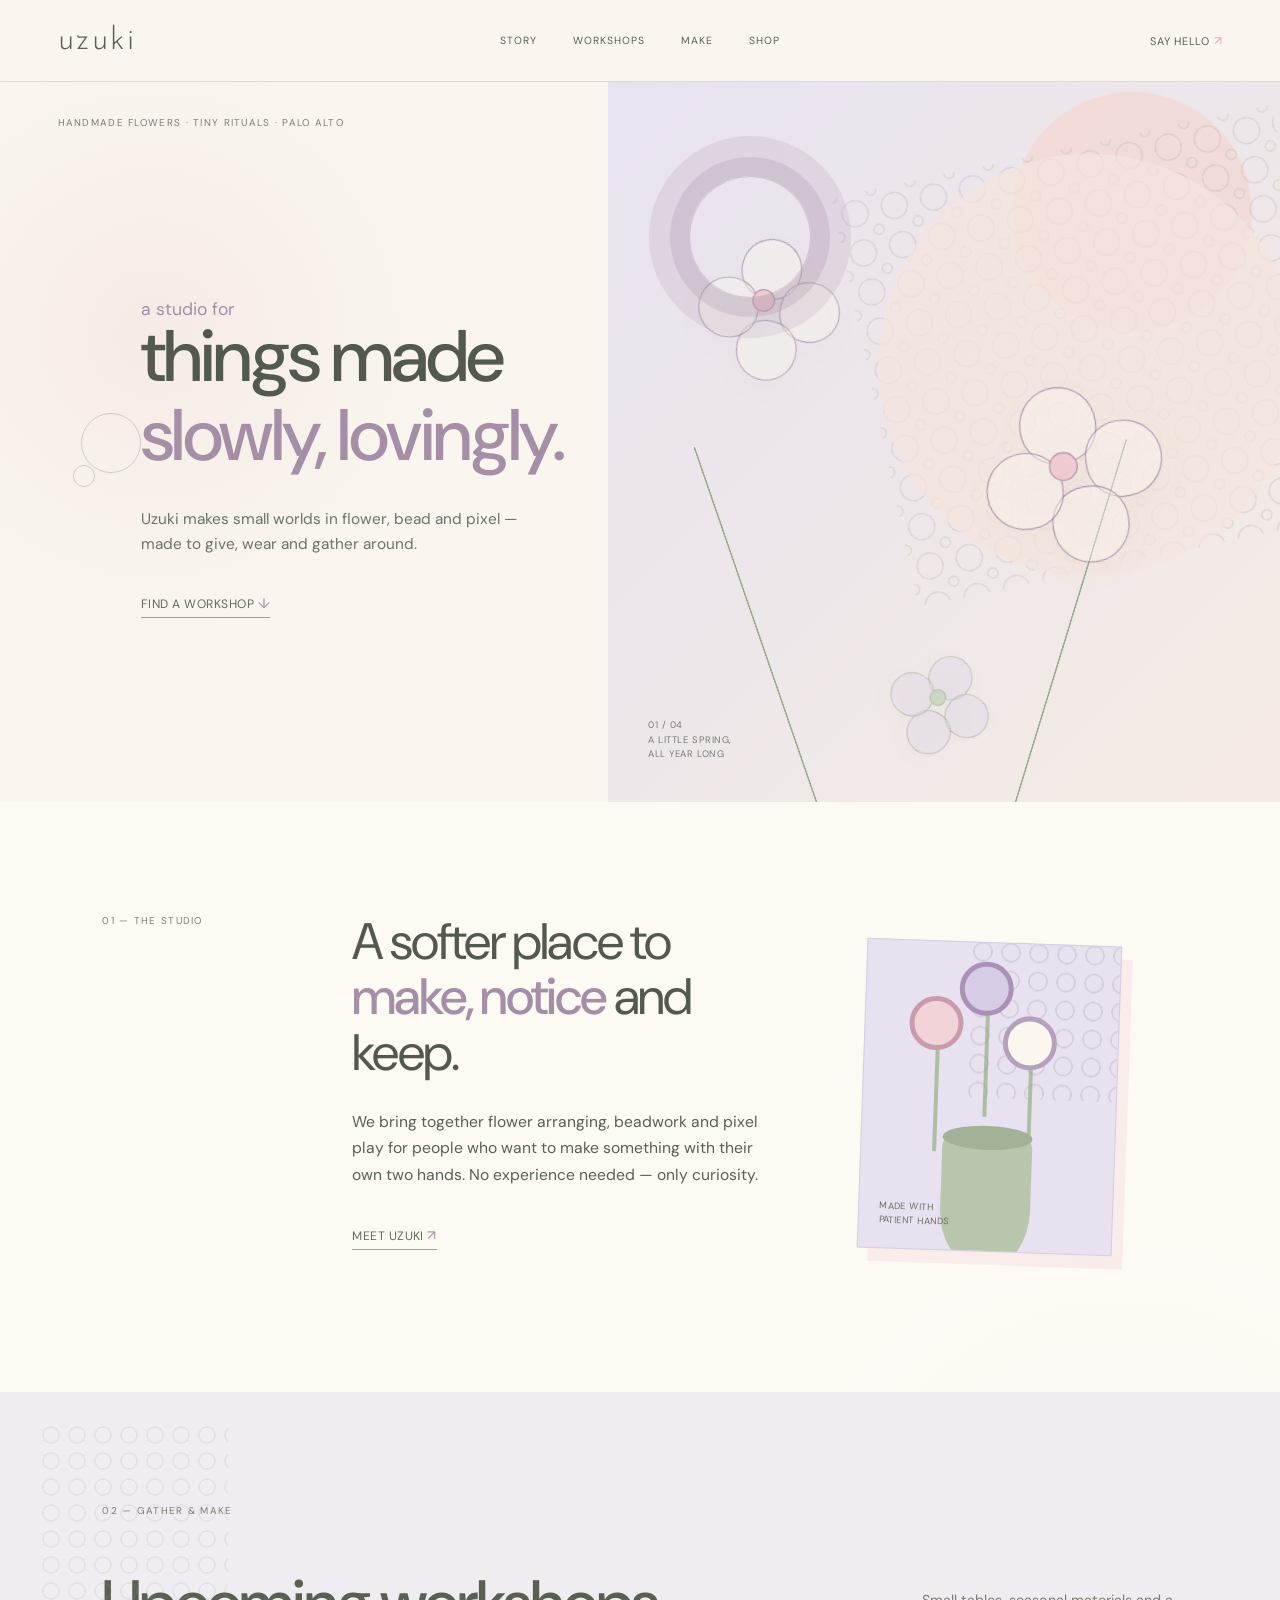
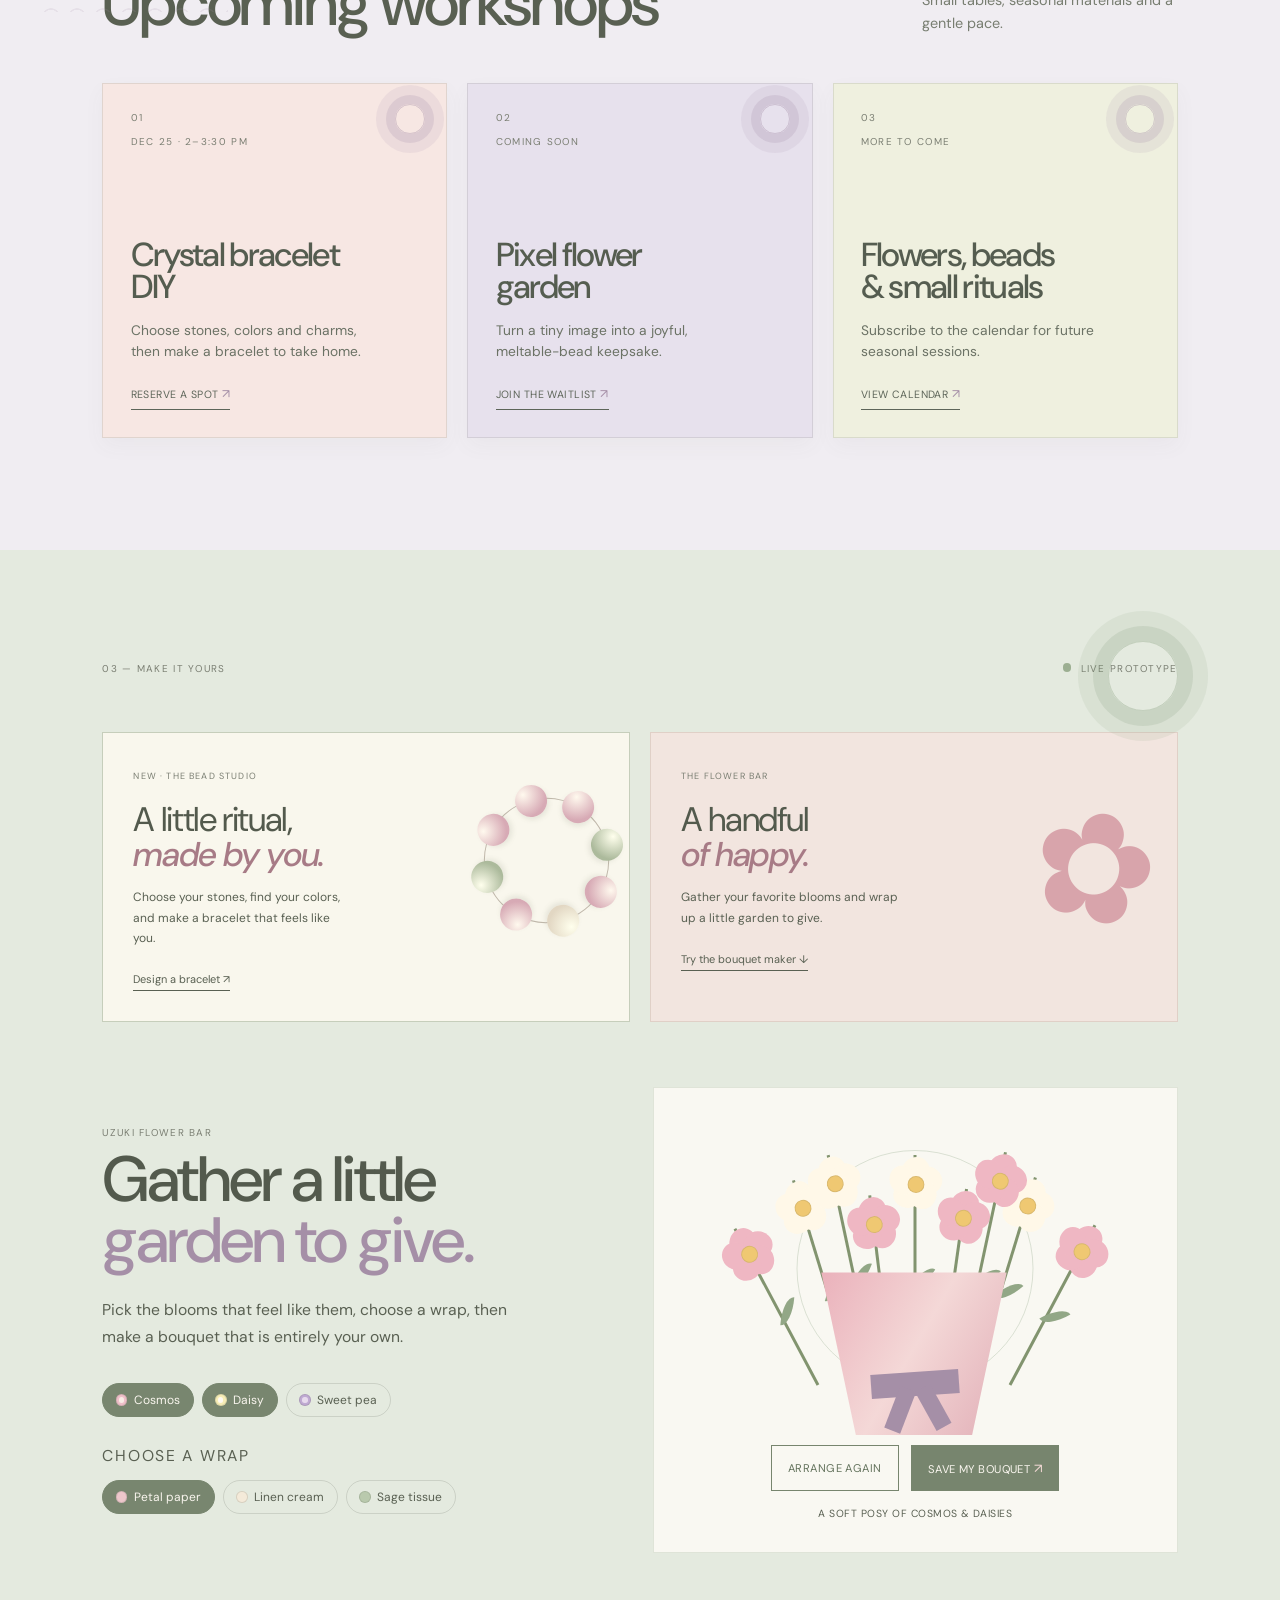
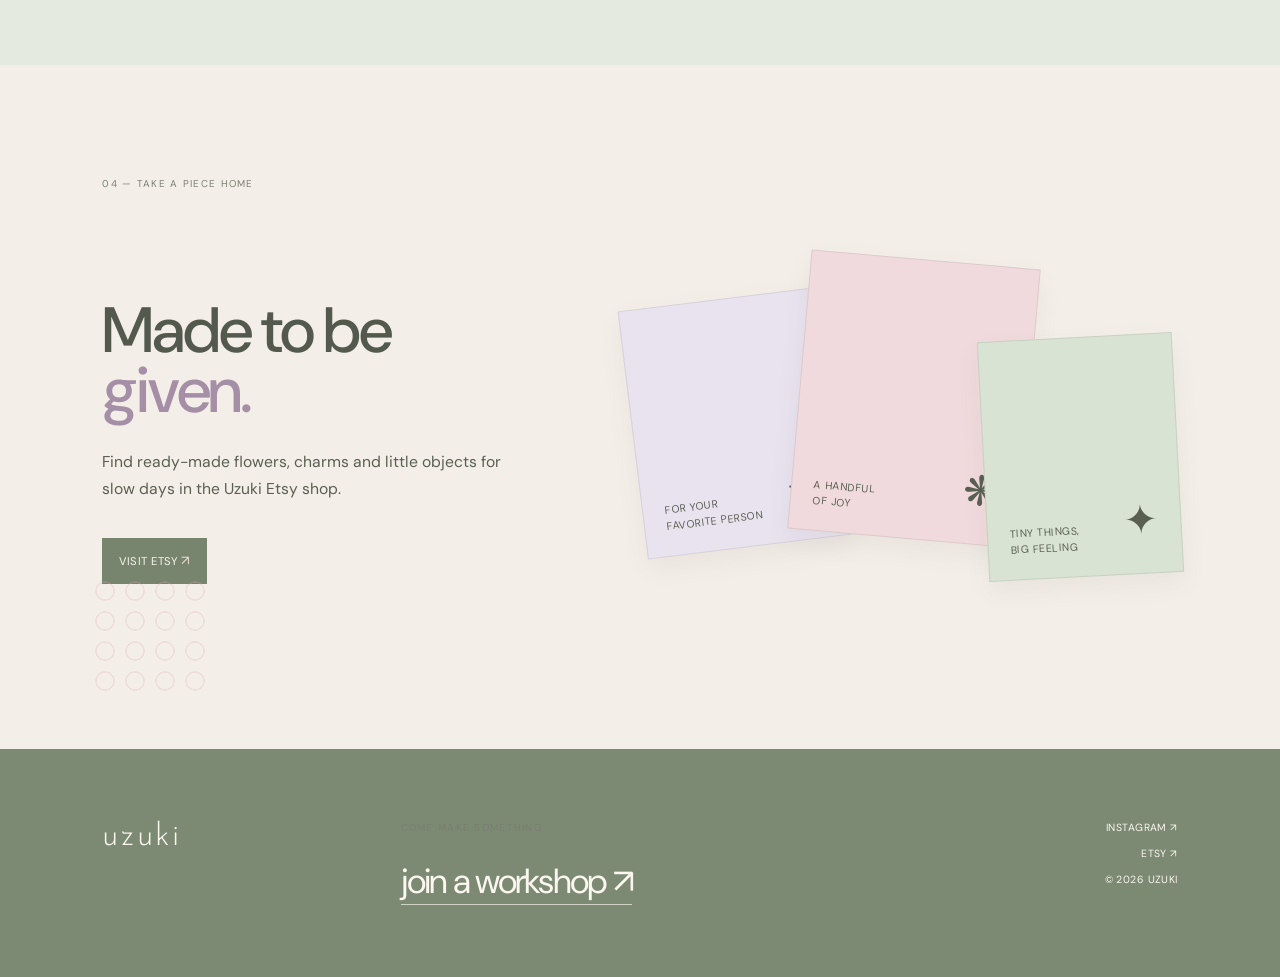
==== commit c0d07c27: "style: refine Uzuki studio UI and typography" ====
--- a/index.html
+++ b/index.html
@@ -8,18 +8,19 @@
       content="Uzuki — handmade flowers, quiet rituals, and playful workshops."
     />
     <title>Uzuki — Handmade Flowers &amp; Small Rituals</title>
+    <link rel="icon" type="image/svg+xml" sizes="any" href="favicon.svg" />
     <link rel="preconnect" href="https://fonts.googleapis.com" />
     <link rel="preconnect" href="https://fonts.gstatic.com" crossorigin />
     <link
-      href="https://fonts.googleapis.com/css2?family=DM+Mono:wght@400;500&family=DM+Sans:opsz,wght@9..40,400;9..40,500;9..40,600&family=Playfair+Display:ital,wght@0,500;0,600;1,500&display=swap"
+      href="https://fonts.googleapis.com/css2?family=DM+Sans:opsz,wght@9..40,400;9..40,500;9..40,600&family=Josefin+Sans:wght@300&display=swap"
       rel="stylesheet"
     />
-    <link rel="stylesheet" href="styles.css" />
+    <link rel="stylesheet" href="styles.css?v=type-dm-sans" />
     <script src="script.js" defer></script>
   </head>
   <body>
     <header class="site-header">
-      <a class="wordmark" href="#top" aria-label="Uzuki home">uzuki<span>。</span></a>
+      <a class="wordmark" href="#top" aria-label="Uzuki home">uzuki</a>
       <button class="menu-toggle" aria-expanded="false" aria-controls="site-nav">Menu</button>
       <nav id="site-nav" class="site-nav" aria-label="Main navigation">
         <a href="#story">Story</a>
@@ -187,7 +188,7 @@
     </main>
 
     <footer id="contact" class="site-footer">
-      <p class="footer-mark">uzuki<span>。</span></p>
+      <p class="footer-mark">uzuki</p>
       <div>
         <p class="eyebrow">Come make something</p>
         <a class="footer-email" href="https://lu.ma/uzuki" target="_blank" rel="noreferrer">join a workshop ↗</a>
--- a/styles.css
+++ b/styles.css
@@ -17,7 +17,7 @@
 button { font: inherit; }
 
 .site-header { align-items: center; border-bottom: 1px solid var(--line); display: grid; grid-template-columns: 1fr auto 1fr; min-height: 76px; padding: 0 4.5vw; position: relative; z-index: 10; }
-.wordmark, .footer-mark { font-family: "Playfair Display", Georgia, serif; font-size: 2rem; letter-spacing: -0.08em; }
+.wordmark, .footer-mark { font-family: 'DM Sans',Arial,sans-serif; font-size: 2rem; letter-spacing: -0.08em; }
 .wordmark span, .footer-mark span { color: var(--rose); }
 .site-nav { display: flex; gap: 2rem; font-size: .78rem; letter-spacing: .04em; text-transform: uppercase; }
 .site-nav a:hover, .header-note:hover, .text-link:hover { color: var(--rose); }
@@ -26,16 +26,16 @@
 .menu-toggle { display: none; }
 
 .hero { display: grid; grid-template-columns: minmax(360px, .95fr) 1.05fr; min-height: 755px; overflow: hidden; position: relative; }
-.eyebrow, .section-label, .workshop-date, .card-number, .lab-status { font-family: "DM Mono", monospace; font-size: .69rem; letter-spacing: .09em; line-height: 1.4; text-transform: uppercase; }
+.eyebrow, .section-label, .workshop-date, .card-number, .lab-status { font-family: 'DM Sans',Arial,sans-serif; font-size: .69rem; letter-spacing: .09em; line-height: 1.4; text-transform: uppercase; }
 .hero > .eyebrow { left: 4.5vw; position: absolute; top: 2.1rem; }
 .hero-copy { align-self: center; padding: 7rem 1rem 5rem 12.5vw; }
-.hero-kicker { font-family: "Playfair Display", Georgia, serif; font-size: 1.25rem; font-style: italic; margin: 0 0 -.15rem; }
+.hero-kicker { font-family: 'DM Sans',Arial,sans-serif; font-size: 1.25rem; font-style: italic; margin: 0 0 -.15rem; }
 h1, h2, h3, p { margin-top: 0; }
-h1, h2 { font-family: "Playfair Display", Georgia, serif; font-weight: 500; letter-spacing: -.055em; }
+h1, h2 { font-family: 'DM Sans',Arial,sans-serif; font-weight: 500; letter-spacing: -.055em; }
 h1 { font-size: clamp(3.8rem, 6vw, 6.5rem); line-height: .94; margin-bottom: 2rem; }
 h1 em, h2 em, .display-text em { color: var(--rose); font-weight: 500; }
 .hero-intro { font-size: 1.02rem; line-height: 1.6; max-width: 26rem; }
-.text-link { border-bottom: 1px solid currentColor; display: inline-block; font-family: "DM Mono", monospace; font-size: .76rem; letter-spacing: .04em; margin-top: 1.35rem; padding-bottom: .32rem; text-transform: uppercase; transition: color .2s; }
+.text-link { border-bottom: 1px solid currentColor; display: inline-block; font-family: 'DM Sans',Arial,sans-serif; font-size: .76rem; letter-spacing: .04em; margin-top: 1.35rem; padding-bottom: .32rem; text-transform: uppercase; transition: color .2s; }
 
 .hero-art { background: var(--peach); min-height: 755px; overflow: hidden; position: relative; }
 .sun { background: #f6df9b; border-radius: 50%; height: min(33vw, 430px); position: absolute; right: -3%; top: 10%; width: min(33vw, 430px); }
@@ -54,16 +54,16 @@
 .flower-three { bottom: 4%; left: 38%; transform: scale(.65) rotate(33deg); }
 .flower-three i { background: #e48f9c; }
 .flower-three b { background: #f3cd73; border-color: #d4a95a; }
-.art-caption { bottom: 2.5rem; font-family: "DM Mono", monospace; font-size: .67rem; left: 2.5rem; letter-spacing: .06em; line-height: 1.55; position: absolute; text-transform: uppercase; }
+.art-caption { bottom: 2.5rem; font-family: 'DM Sans',Arial,sans-serif; font-size: .67rem; left: 2.5rem; letter-spacing: .06em; line-height: 1.55; position: absolute; text-transform: uppercase; }
 
 .section { padding: 7rem 8vw; }
 .section-label { margin-bottom: 3.5rem; }
 .story { background: #f8f4ef; display: grid; gap: 4rem; grid-template-columns: .5fr 1.2fr .85fr; min-height: 590px; }
 .story-copy { max-width: 34rem; }
-.display-text { font-family: "Playfair Display", Georgia, serif; font-size: clamp(2.3rem, 4vw, 4.35rem); letter-spacing: -.055em; line-height: .98; margin-bottom: 1.8rem; }
+.display-text { font-family: 'DM Sans',Arial,sans-serif; font-size: clamp(2.3rem, 4vw, 4.35rem); letter-spacing: -.055em; line-height: .98; margin-bottom: 1.8rem; }
 .story-copy > p:not(.display-text), .shop-layout > div > p, .lab-copy > p:not(.eyebrow) { font-size: .98rem; line-height: 1.7; max-width: 26rem; }
 .story-object { align-self: center; background: var(--butter); height: 310px; overflow: hidden; position: relative; transform: rotate(4deg); width: 255px; }
-.story-object span { bottom: 1.25rem; font-family: "DM Mono", monospace; font-size: .65rem; left: 1.25rem; letter-spacing: .05em; line-height: 1.5; position: absolute; text-transform: uppercase; }
+.story-object span { bottom: 1.25rem; font-family: 'DM Sans',Arial,sans-serif; font-size: .65rem; left: 1.25rem; letter-spacing: .05em; line-height: 1.5; position: absolute; text-transform: uppercase; }
 .vase { background: #bc766a; border-radius: 12px 12px 43% 43%; bottom: -15px; height: 130px; left: 81px; position: absolute; width: 90px; }
 .vase::before { background: #a9645d; border-radius: 50%; content: ""; height: 24px; left: 0; position: absolute; top: -10px; width: 90px; }
 .vase-flower { background: #e8a9a4; border: 5px solid #ca817f; border-radius: 50%; height: 54px; position: absolute; width: 54px; }
@@ -78,23 +78,23 @@
 .workshop-list { display: grid; gap: 1.25rem; grid-template-columns: repeat(3, 1fr); }
 .workshop-card { color: var(--ink); display: flex; flex-direction: column; min-height: 345px; padding: 1.7rem; }
 .workshop-card.peach { background: var(--peach); }.workshop-card.lavender { background: var(--lavender); }.workshop-card.butter { background: var(--butter); }
-.workshop-card h3 { font-family: "Playfair Display", Georgia, serif; font-size: 2rem; font-weight: 500; letter-spacing: -.05em; line-height: .98; margin: auto 0 1rem; }
+.workshop-card h3 { font-family: 'DM Sans',Arial,sans-serif; font-size: 2rem; font-weight: 500; letter-spacing: -.05em; line-height: .98; margin: auto 0 1rem; }
 .workshop-card > p:not(.card-number):not(.workshop-date) { font-size: .86rem; line-height: 1.55; margin-bottom: 1.4rem; max-width: 15rem; }
-.workshop-card a { border-bottom: 1px solid currentColor; font-family: "DM Mono", monospace; font-size: .66rem; letter-spacing: .04em; padding-bottom: .4rem; text-transform: uppercase; width: fit-content; }
+.workshop-card a { border-bottom: 1px solid currentColor; font-family: 'DM Sans',Arial,sans-serif; font-size: .66rem; letter-spacing: .04em; padding-bottom: .4rem; text-transform: uppercase; width: fit-content; }
 .workshop-card a span { color: var(--rose); font-size: 1.2em; }
 
 .bouquet-lab { background: #e5e5d7; }
 .lab-topline { display: flex; justify-content: space-between; }.lab-status span { background: #729966; border-radius: 50%; display: inline-block; height: .52rem; margin-right: .3rem; width: .52rem; }
 .lab-grid { align-items: center; display: grid; gap: 5vw; grid-template-columns: 1fr 1.08fr; }
 .bouquet-lab h2 { margin: .4rem 0 1.6rem; }
-.maker-actions { display: flex; gap: .75rem; justify-content: center; margin-top: .6rem; }.button-primary, .button-secondary { border: 1px solid var(--ink); cursor: pointer; display: inline-block; font-family: "DM Mono", monospace; font-size: .7rem; letter-spacing: .04em; padding: .85rem 1rem; text-transform: uppercase; }.button-primary { background: var(--ink); color: var(--paper); }.button-primary span { color: var(--peach); font-size: 1.2em; }.button-secondary { background: transparent; color: var(--ink); }.button-primary:hover { background: var(--rose); border-color: var(--rose); }.button-secondary:hover { background: rgba(37,50,41,.08); }
-.design-note { font-family: "DM Mono", monospace; font-size: .65rem; letter-spacing: .05em; margin: 1rem 0 0; text-align: center; text-transform: uppercase; }
-
-.shop { background: var(--peach); }.shop-layout { align-items: center; display: grid; gap: 6vw; grid-template-columns: .85fr 1.15fr; }.shop h2 { margin-bottom: 1.7rem; }.shop .button-primary { margin-top: 1.2rem; }.product-stack { height: 390px; position: relative; }.product { align-items: end; box-shadow: 0 12px 25px rgba(37,50,41,.1); display: flex; font-family: "DM Mono", monospace; font-size: .66rem; justify-content: space-between; letter-spacing: .05em; line-height: 1.5; padding: 1.35rem; position: absolute; text-transform: uppercase; }.product b { font-family: "Playfair Display", Georgia, serif; font-size: 2.6rem; font-weight: 500; }.product-one { background: var(--butter); height: 250px; left: 5%; top: 13%; transform: rotate(-7deg); width: 205px; }.product-two { background: #d6c8e3; height: 280px; left: 34%; top: 3%; transform: rotate(5deg); width: 230px; }.product-three { background: #9eb493; height: 240px; right: 0; top: 23%; transform: rotate(-3deg); width: 195px; }
-
-.site-footer { background: var(--ink); color: var(--paper); display: grid; grid-template-columns: 1fr 1.8fr 1fr; gap: 2rem; padding: 4.5rem 8vw; }.footer-mark { margin: 0; }.footer-email { border-bottom: 1px solid rgba(247,242,234,.65); display: inline-block; font-family: "Playfair Display", Georgia, serif; font-size: clamp(1.7rem, 2.7vw, 3rem); letter-spacing: -.05em; margin-top: .9rem; }.footer-links { align-items: end; display: flex; flex-direction: column; font-family: "DM Mono", monospace; font-size: .65rem; gap: .8rem; letter-spacing: .04em; text-transform: uppercase; }.footer-links a:hover { color: var(--peach); }
-
-@media (max-width: 820px) { .site-header { grid-template-columns: 1fr auto; padding: 0 6vw; }.site-nav { background: var(--paper); border-bottom: 1px solid var(--line); display: none; left: 0; padding: 1rem 6vw 1.4rem; position: absolute; top: 76px; width: 100%; }.site-nav.open { display: flex; }.menu-toggle { background: none; border: 0; color: var(--ink); cursor: pointer; display: block; font-family: "DM Mono", monospace; font-size: .7rem; letter-spacing: .06em; text-transform: uppercase; }.header-note { display: none; }.hero { grid-template-columns: 1fr; }.hero-copy { min-height: 570px; padding: 8rem 9vw 4rem; }.hero-art { min-height: 480px; }.sun { height: 290px; width: 290px; }.section { padding: 5rem 7vw; }.story { grid-template-columns: 1fr; gap: 2rem; }.story .section-label { margin-bottom: 0; }.story-object { justify-self: end; }.section-heading { align-items: start; flex-direction: column; gap: 1.2rem; }.workshop-list { grid-template-columns: 1fr; }.workshop-card { min-height: 285px; }.lab-grid, .shop-layout { grid-template-columns: 1fr; }.product-stack { margin-top: 1rem; transform: scale(.88); transform-origin: left center; }.site-footer { grid-template-columns: 1fr; }.footer-links { align-items: start; margin-top: 1.5rem; } }
+.maker-actions { display: flex; gap: .75rem; justify-content: center; margin-top: .6rem; }.button-primary, .button-secondary { border: 1px solid var(--ink); cursor: pointer; display: inline-block; font-family: 'DM Sans',Arial,sans-serif; font-size: .7rem; letter-spacing: .04em; padding: .85rem 1rem; text-transform: uppercase; }.button-primary { background: var(--ink); color: var(--paper); }.button-primary span { color: var(--peach); font-size: 1.2em; }.button-secondary { background: transparent; color: var(--ink); }.button-primary:hover { background: var(--rose); border-color: var(--rose); }.button-secondary:hover { background: rgba(37,50,41,.08); }
+.design-note { font-family: 'DM Sans',Arial,sans-serif; font-size: .65rem; letter-spacing: .05em; margin: 1rem 0 0; text-align: center; text-transform: uppercase; }
+
+.shop { background: var(--peach); }.shop-layout { align-items: center; display: grid; gap: 6vw; grid-template-columns: .85fr 1.15fr; }.shop h2 { margin-bottom: 1.7rem; }.shop .button-primary { margin-top: 1.2rem; }.product-stack { height: 390px; position: relative; }.product { align-items: end; box-shadow: 0 12px 25px rgba(37,50,41,.1); display: flex; font-family: 'DM Sans',Arial,sans-serif; font-size: .66rem; justify-content: space-between; letter-spacing: .05em; line-height: 1.5; padding: 1.35rem; position: absolute; text-transform: uppercase; }.product b { font-family: 'DM Sans',Arial,sans-serif; font-size: 2.6rem; font-weight: 500; }.product-one { background: var(--butter); height: 250px; left: 5%; top: 13%; transform: rotate(-7deg); width: 205px; }.product-two { background: #d6c8e3; height: 280px; left: 34%; top: 3%; transform: rotate(5deg); width: 230px; }.product-three { background: #9eb493; height: 240px; right: 0; top: 23%; transform: rotate(-3deg); width: 195px; }
+
+.site-footer { background: var(--ink); color: var(--paper); display: grid; grid-template-columns: 1fr 1.8fr 1fr; gap: 2rem; padding: 4.5rem 8vw; }.footer-mark { margin: 0; }.footer-email { border-bottom: 1px solid rgba(247,242,234,.65); display: inline-block; font-family: 'DM Sans',Arial,sans-serif; font-size: clamp(1.7rem, 2.7vw, 3rem); letter-spacing: -.05em; margin-top: .9rem; }.footer-links { align-items: end; display: flex; flex-direction: column; font-family: 'DM Sans',Arial,sans-serif; font-size: .65rem; gap: .8rem; letter-spacing: .04em; text-transform: uppercase; }.footer-links a:hover { color: var(--peach); }
+
+@media (max-width: 820px) { .site-header { grid-template-columns: 1fr auto; padding: 0 6vw; }.site-nav { background: var(--paper); border-bottom: 1px solid var(--line); display: none; left: 0; padding: 1rem 6vw 1.4rem; position: absolute; top: 76px; width: 100%; }.site-nav.open { display: flex; }.menu-toggle { background: none; border: 0; color: var(--ink); cursor: pointer; display: block; font-family: 'DM Sans',Arial,sans-serif; font-size: .7rem; letter-spacing: .06em; text-transform: uppercase; }.header-note { display: none; }.hero { grid-template-columns: 1fr; }.hero-copy { min-height: 570px; padding: 8rem 9vw 4rem; }.hero-art { min-height: 480px; }.sun { height: 290px; width: 290px; }.section { padding: 5rem 7vw; }.story { grid-template-columns: 1fr; gap: 2rem; }.story .section-label { margin-bottom: 0; }.story-object { justify-self: end; }.section-heading { align-items: start; flex-direction: column; gap: 1.2rem; }.workshop-list { grid-template-columns: 1fr; }.workshop-card { min-height: 285px; }.lab-grid, .shop-layout { grid-template-columns: 1fr; }.product-stack { margin-top: 1rem; transform: scale(.88); transform-origin: left center; }.site-footer { grid-template-columns: 1fr; }.footer-links { align-items: start; margin-top: 1.5rem; } }
 @media (max-width: 470px) { .hero-copy { padding-left: 7vw; padding-right: 7vw; }.hero > .eyebrow { left: 7vw; }.hero-art { min-height: 390px; }.flower-one { left: 2%; }.flower-two { right: 7%; }.section { padding: 4.5rem 6vw; }.maker-actions { flex-direction: column; }.maker-actions button { width: 100%; }.product-stack { height: 345px; transform: scale(.75); }.site-footer { padding: 3.5rem 6vw; } }
 
 /* Uzuki's tatting-inspired visual language */
@@ -115,8 +115,8 @@
 
 .wordmark, .footer-mark { font-size: 2.2rem; font-style: italic; letter-spacing: -.1em; }
 .wordmark span, .footer-mark span { color: var(--thread); }
-.site-nav { font-family: "DM Mono", monospace; font-size: .65rem; gap: 2.25rem; letter-spacing: .1em; }
-.header-note { font-family: "DM Mono", monospace; font-size: .68rem; letter-spacing: .07em; text-transform: uppercase; }
+.site-nav { font-family: 'DM Sans',Arial,sans-serif; font-size: .65rem; gap: 2.25rem; letter-spacing: .1em; }
+.header-note { font-family: 'DM Sans',Arial,sans-serif; font-size: .68rem; letter-spacing: .07em; text-transform: uppercase; }
 .eyebrow, .section-label, .workshop-date, .card-number, .lab-status { color: #7a7e72; font-size: .62rem; letter-spacing: .13em; }
 
 .hero { min-height: 720px; }
@@ -315,7 +315,7 @@
 .mini-flower { border: 1px solid rgba(89,96,82,.18); border-radius: 50%; display: inline-block; height: .72rem; position: relative; width: .72rem; }
 .mini-flower::before, .mini-flower::after { border-radius: 50%; content: ""; inset: .13rem; position: absolute; }
 .mini-flower.cosmos { background: #efbfc9; }.mini-flower.cosmos::before { background: #f9ece6; }.mini-flower.daisy { background: #f7edb6; }.mini-flower.daisy::before { background: #fffaf1; }.mini-flower.sweetpea { background: #bfa9d2; }.mini-flower.sweetpea::before { background: #e7daed; }
-.wrap-label { font-family: "DM Mono", monospace; font-size: .62rem; letter-spacing: .11em; margin: 1.6rem 0 .65rem; text-transform: uppercase; }
+.wrap-label { font-family: 'DM Sans',Arial,sans-serif; font-size: .62rem; letter-spacing: .11em; margin: 1.6rem 0 .65rem; text-transform: uppercase; }
 .wrap-choice span { border: 1px solid rgba(89,96,82,.18); border-radius: 50%; height: .72rem; width: .72rem; }.wrap-choice[data-wrap="petal"] span { background: #edc7cb; }.wrap-choice[data-wrap="linen"] span { background: #f4ead9; }.wrap-choice[data-wrap="sage"] span { background: #b9c9ad; }
 .bouquet-maker { background: rgba(255,253,248,.78); border: 1px solid rgba(119,145,111,.2); min-height: 455px; padding: 2rem 2.4rem; }
 .bouquet-frame { height: 315px; margin: 0 auto; max-width: 420px; overflow: hidden; position: relative; }
@@ -336,6 +336,14 @@
 /* Invitations to the making room */
 .make-entry-grid { display:grid; grid-template-columns:1fr 1fr; gap:20px; margin-bottom:65px; }
 .make-entry { display:block; padding:30px; min-height:285px; border:1px solid #c6cebb; position:relative; overflow:hidden; background:#f9f7ed; }
-.make-entry .eyebrow { font-size:9px; }.make-entry h3 { font:34px/1.04 'Playfair Display',serif; letter-spacing:-.04em; margin:18px 0 15px; position:relative; z-index:1; }.make-entry h3 em { color:#a77b86; font-weight:500; }.make-entry p { font-size:12px; line-height:1.7; max-width:220px; position:relative; z-index:1; }.entry-cta { display:inline-block; font-size:11px; border-bottom:1px solid; padding-bottom:4px; margin-top:12px; position:relative; z-index:1; }.flower-entry { background:#f2e5df; border-color:#e0d0c7; }.make-entry:hover .entry-cta { color:#a77b86; }.entry-flower { position:absolute; font-size:150px; right:20px; top:37px; color:#d8a4ab; transform:rotate(15deg); }.entry-beads { position:absolute; width:125px; height:125px; right:20px; top:65px; border:1px solid #c1b9ac; border-radius:50%; transform:rotate(-15deg); }.entry-beads i { position:absolute; width:32px; height:32px; border-radius:50%; background:radial-gradient(circle at 30% 25%,#fff9ee,#d7aab5 70%); box-shadow:1px 3px 5px #65705b20; left:46px; top:-16px; transform-origin:16px 78px; }.entry-beads i:nth-child(2) { transform:rotate(45deg); }.entry-beads i:nth-child(3) { transform:rotate(90deg); background:radial-gradient(circle at 30% 25%,#ffffed,#acba9c 70%); }.entry-beads i:nth-child(4) { transform:rotate(135deg); }.entry-beads i:nth-child(5) { transform:rotate(180deg); background:radial-gradient(circle at 30% 25%,#ffffed,#e2d7c3 70%); }.entry-beads i:nth-child(6) { transform:rotate(225deg); }.entry-beads i:nth-child(7) { transform:rotate(270deg); background:radial-gradient(circle at 30% 25%,#ffffed,#acba9c 70%); }.entry-beads i:nth-child(8) { transform:rotate(315deg); }
+.make-entry .eyebrow { font-size:9px; }.make-entry h3 { font:34px/1.04 'DM Sans',Arial,sans-serif; letter-spacing:-.04em; margin:18px 0 15px; position:relative; z-index:1; }.make-entry h3 em { color:#a77b86; font-weight:500; }.make-entry p { font-size:12px; line-height:1.7; max-width:220px; position:relative; z-index:1; }.entry-cta { display:inline-block; font-size:11px; border-bottom:1px solid; padding-bottom:4px; margin-top:12px; position:relative; z-index:1; }.flower-entry { background:#f2e5df; border-color:#e0d0c7; }.make-entry:hover .entry-cta { color:#a77b86; }.entry-flower { position:absolute; font-size:150px; right:20px; top:37px; color:#d8a4ab; transform:rotate(15deg); }.entry-beads { position:absolute; width:125px; height:125px; right:20px; top:65px; border:1px solid #c1b9ac; border-radius:50%; transform:rotate(-15deg); }.entry-beads i { position:absolute; width:32px; height:32px; border-radius:50%; background:radial-gradient(circle at 30% 25%,#fff9ee,#d7aab5 70%); box-shadow:1px 3px 5px #65705b20; left:46px; top:-16px; transform-origin:16px 78px; }.entry-beads i:nth-child(2) { transform:rotate(45deg); }.entry-beads i:nth-child(3) { transform:rotate(90deg); background:radial-gradient(circle at 30% 25%,#ffffed,#acba9c 70%); }.entry-beads i:nth-child(4) { transform:rotate(135deg); }.entry-beads i:nth-child(5) { transform:rotate(180deg); background:radial-gradient(circle at 30% 25%,#ffffed,#e2d7c3 70%); }.entry-beads i:nth-child(6) { transform:rotate(225deg); }.entry-beads i:nth-child(7) { transform:rotate(270deg); background:radial-gradient(circle at 30% 25%,#ffffed,#acba9c 70%); }.entry-beads i:nth-child(8) { transform:rotate(315deg); }
 @media(max-width:1100px) { .entry-beads,.entry-flower { opacity:.35; right:-25px; } }
 @media(max-width:650px) { .make-entry-grid { grid-template-columns:1fr; gap:15px; margin-bottom:45px; }.make-entry { padding:25px; }.entry-beads,.entry-flower { right:20px; opacity:.6; } }
+
+/* Quiet, upright brand signature shared by the studio and homepage. */
+.wordmark, .footer-mark { font-family:'Josefin Sans','DM Sans',sans-serif; font-weight:300; font-style:normal; letter-spacing:.08em; font-size:2rem; }
+
+/* Shared sans-serif typography; the Josefin Sans wordmark stays distinct. */
+h1, h2, .display-text { letter-spacing:-.035em; line-height:1.08; }
+h1 em, h2 em, .display-text em, .hero-kicker { font-style:normal; }
+input, select, textarea { font-family:'DM Sans',Arial,sans-serif; }
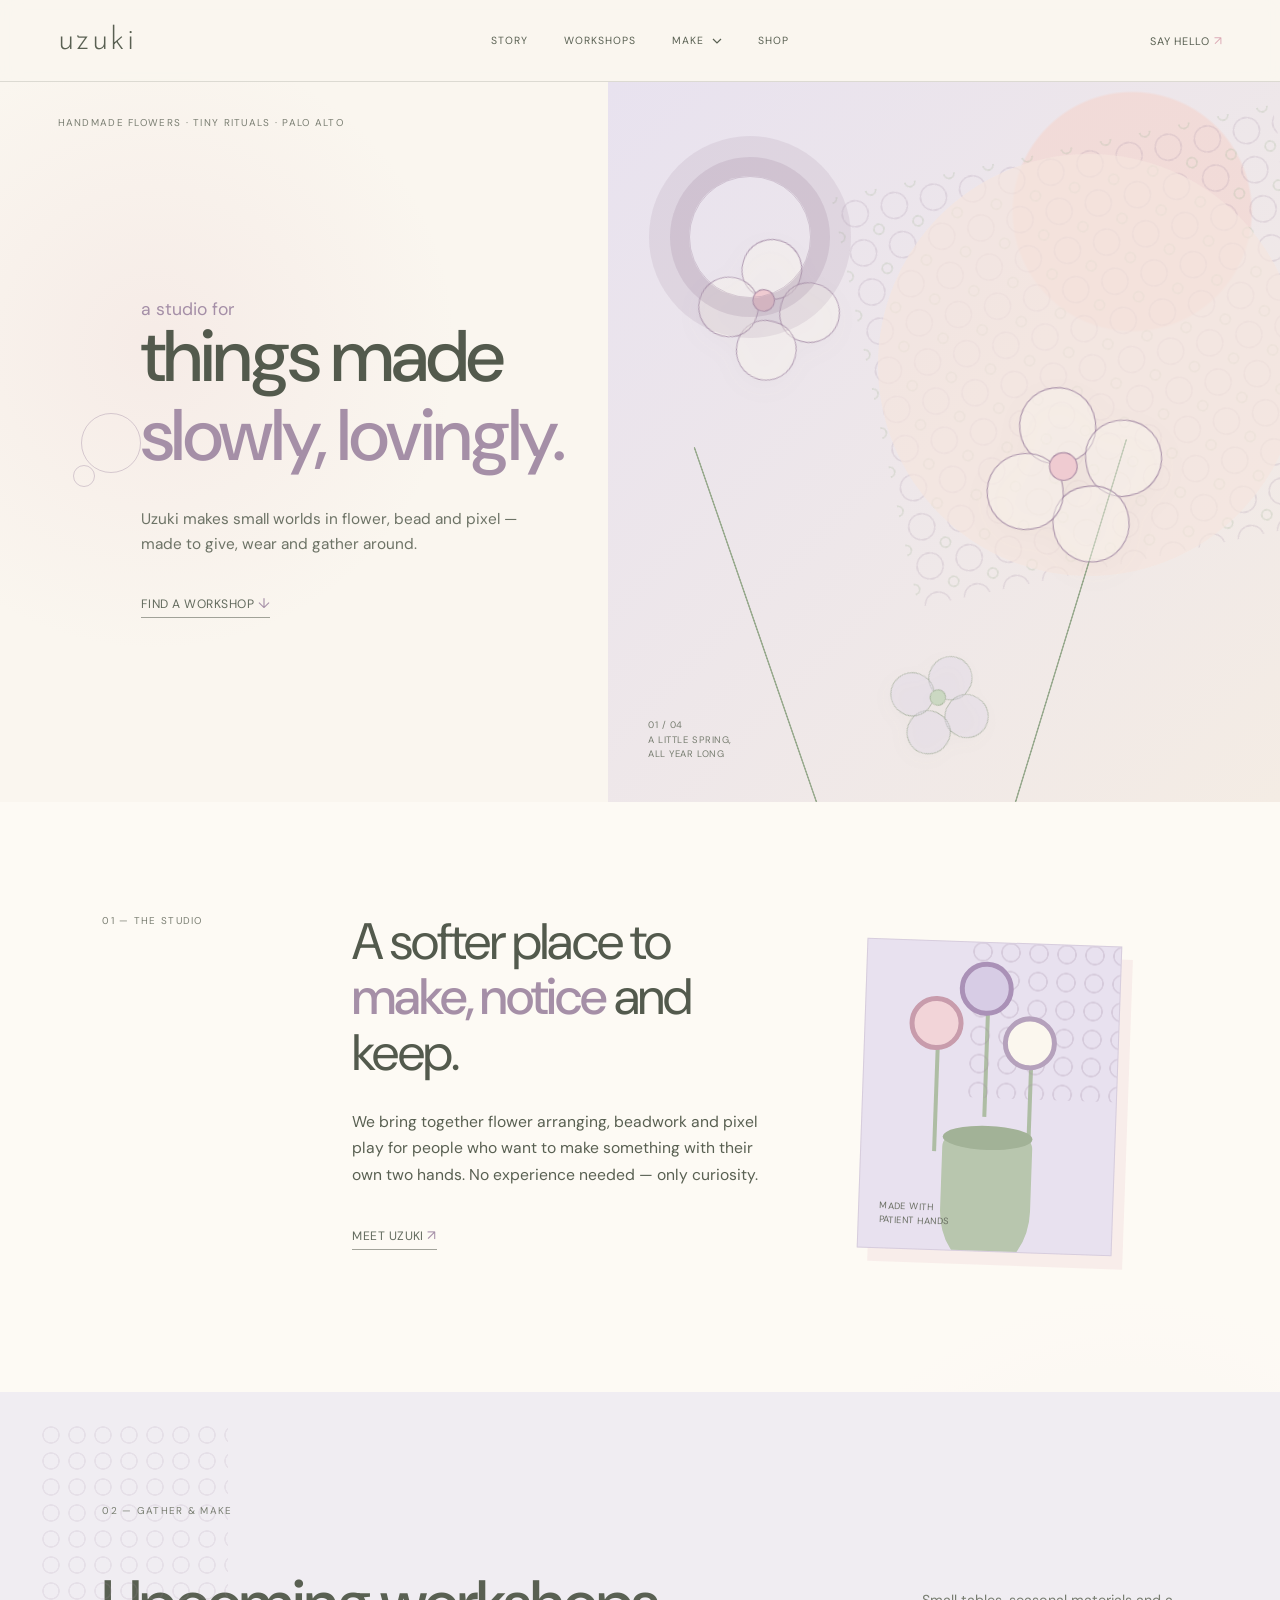
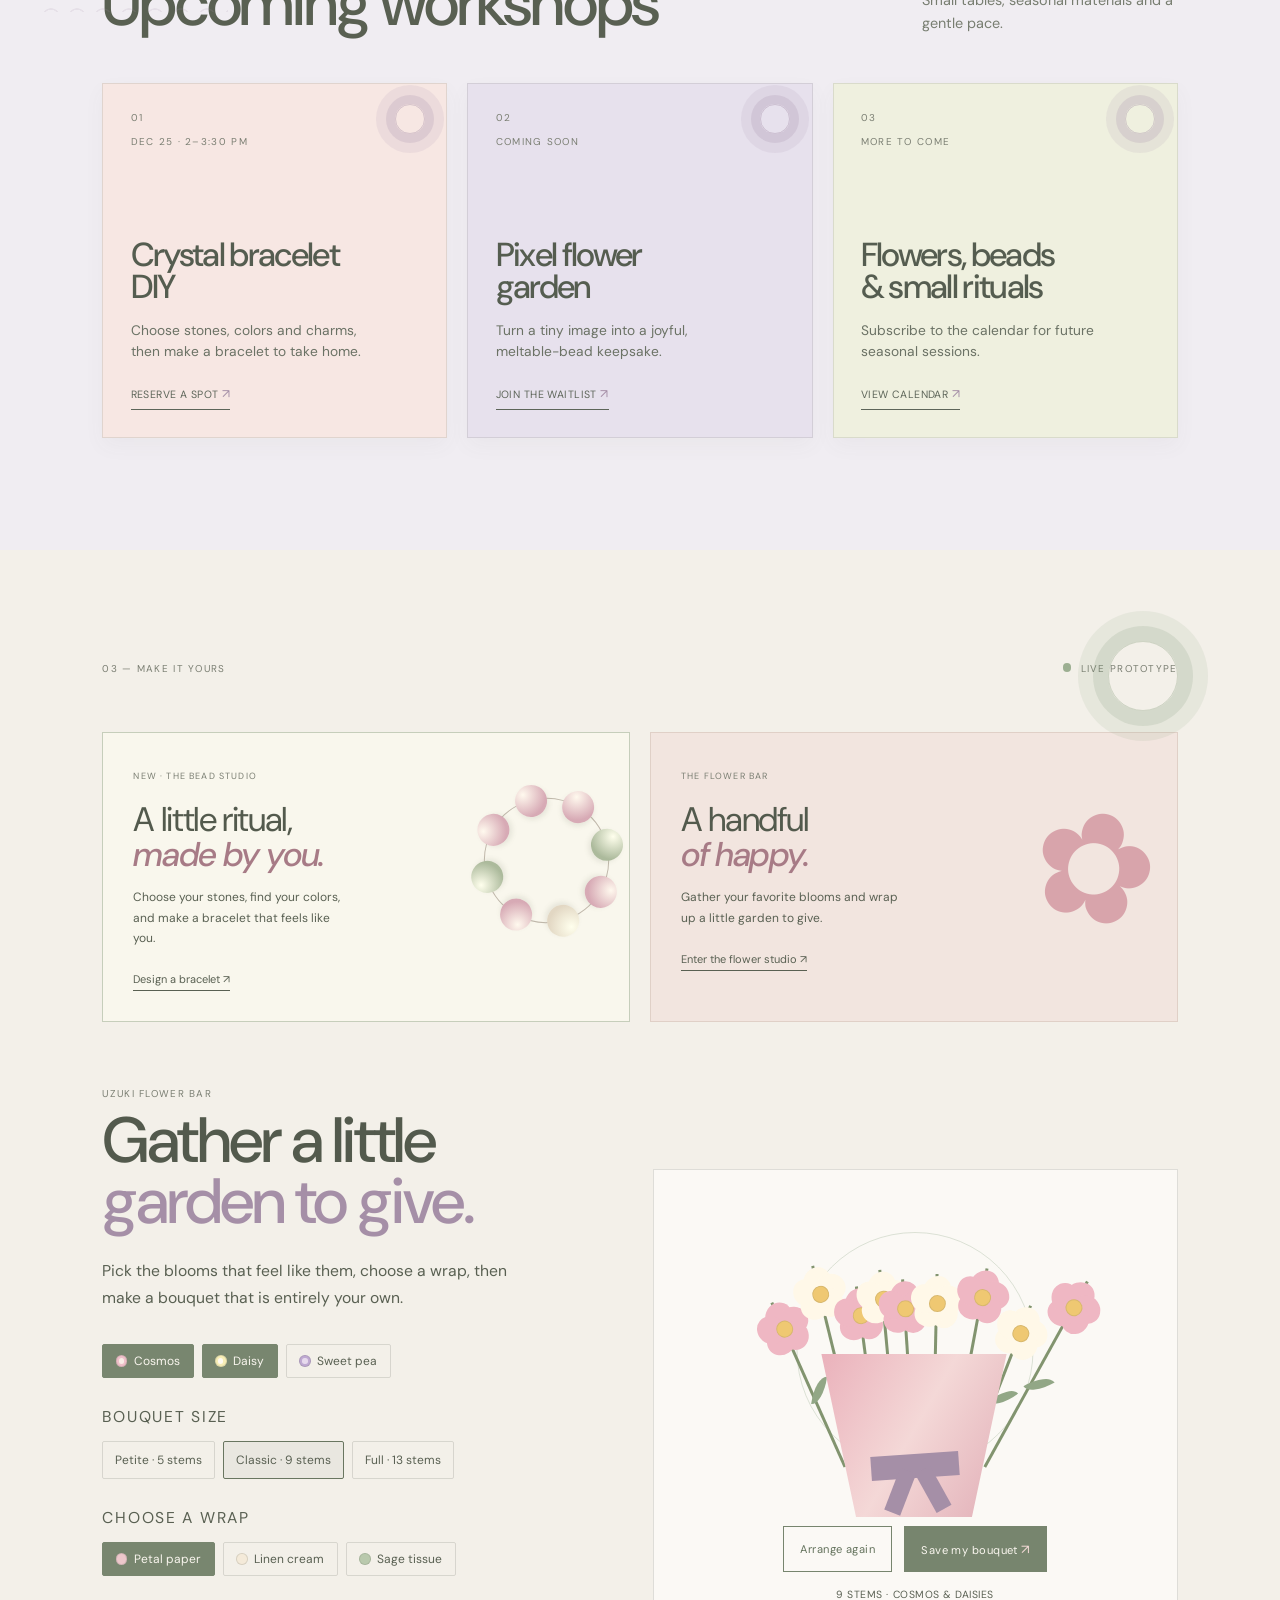
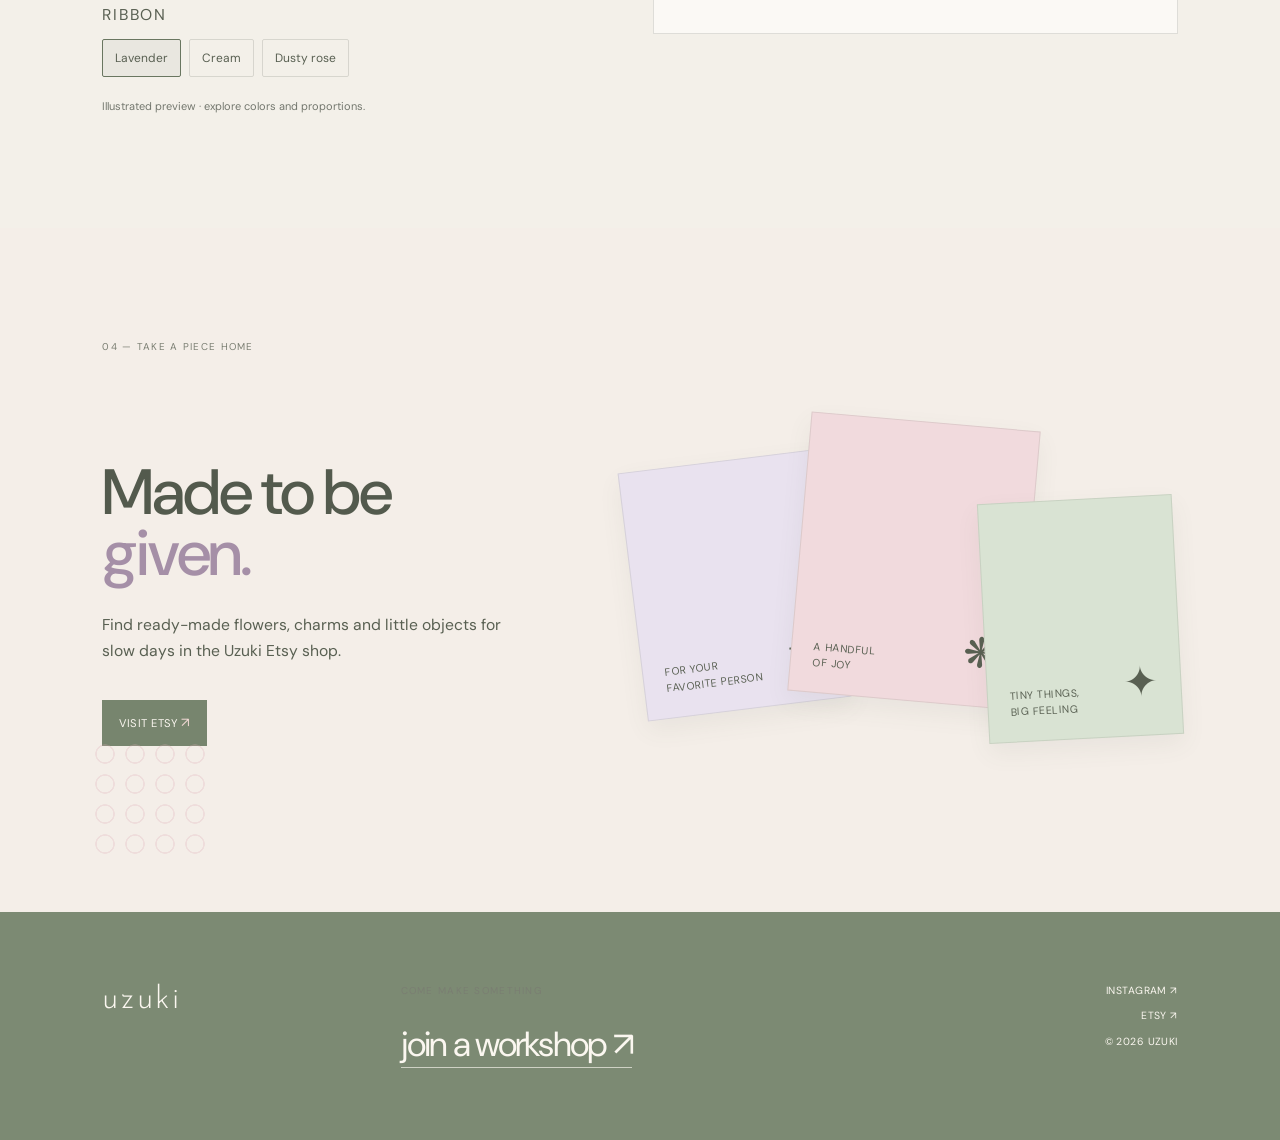
==== commit b066583d: "Add bouquet studio and unified Make navigation" ====
--- a/index.html
+++ b/index.html
@@ -15,8 +15,8 @@
       href="https://fonts.googleapis.com/css2?family=DM+Sans:opsz,wght@9..40,400;9..40,500;9..40,600&family=Josefin+Sans:wght@300&display=swap"
       rel="stylesheet"
     />
-    <link rel="stylesheet" href="styles.css?v=type-dm-sans" />
-    <script src="script.js" defer></script>
+    <link rel="stylesheet" href="styles.css?v=make-menu-1" />
+    <script src="script.js?v=make-menu-1" defer></script>
   </head>
   <body>
     <header class="site-header">
@@ -25,7 +25,14 @@
       <nav id="site-nav" class="site-nav" aria-label="Main navigation">
         <a href="#story">Story</a>
         <a href="#workshops">Workshops</a>
-        <a href="make.html?type=bracelet">Make</a>
+        <details class="make-dropdown">
+          <summary>Make <svg width="10" height="6" viewBox="0 0 10 6" fill="none" aria-hidden="true"><path d="m1 1 4 4 4-4" stroke="currentColor" stroke-width="1.2"/></svg></summary>
+          <div class="make-menu">
+            <span class="make-menu-caption">A little space to create</span>
+            <a href="bracelet.html"><span>Crystal Bracelet<small>Choose your beads. Find your rhythm.</small></span><span aria-hidden="true">↗</span></a>
+            <a href="bouquet.html"><span>Flower Bouquet<small>Gather a little garden of your own.</small></span><span aria-hidden="true">↗</span></a>
+          </div>
+        </details>
         <a href="#shop">Shop</a>
       </nav>
       <a class="header-note" href="#contact">Say hello <span>↗</span></a>
@@ -111,22 +118,22 @@
           <p class="lab-status"><span></span> Live prototype</p>
         </div>
         <div class="make-entry-grid">
-          <a class="make-entry bracelet-entry" href="make.html?type=bracelet">
+          <a class="make-entry bracelet-entry" href="bracelet.html">
             <span class="eyebrow">New · The bead studio</span>
             <h3>A little ritual,<br /><em>made by you.</em></h3>
             <p>Choose your stones, find your colors, and make a bracelet that feels like you.</p>
             <span class="entry-cta">Design a bracelet ↗</span>
             <span class="entry-beads" aria-hidden="true"><i></i><i></i><i></i><i></i><i></i><i></i><i></i><i></i></span>
           </a>
-          <a class="make-entry flower-entry" href="#bouquet-title">
+          <a class="make-entry flower-entry" href="bouquet.html">
             <span class="eyebrow">The flower bar</span>
             <h3>A handful<br /><em>of happy.</em></h3>
             <p>Gather your favorite blooms and wrap up a little garden to give.</p>
-            <span class="entry-cta">Try the bouquet maker ↓</span>
+            <span class="entry-cta">Enter the flower studio ↗</span>
             <span class="entry-flower" aria-hidden="true">✿</span>
           </a>
         </div>
-        <div class="lab-grid">
+        <div class="lab-grid" id="flower-builder">
           <div class="lab-copy">
             <p class="eyebrow">Uzuki flower bar</p>
             <h2 id="bouquet-title">Gather a little<br /><em>garden to give.</em></h2>
@@ -145,12 +152,17 @@
                 <span class="mini-flower sweetpea"></span> Sweet pea
               </button>
             </div>
+            <p class="wrap-label">Bouquet size</p>
+            <div class="size-picker" role="group" aria-label="Bouquet size"><button class="size-choice" data-size="5" aria-pressed="false">Petite · 5 stems</button><button class="size-choice active" data-size="9" aria-pressed="true">Classic · 9 stems</button><button class="size-choice" data-size="13" aria-pressed="false">Full · 13 stems</button></div>
             <p class="wrap-label">Choose a wrap</p>
             <div class="wrap-picker" role="group" aria-label="Choose bouquet wrapping">
               <button class="wrap-choice active" data-wrap="petal" aria-pressed="true"><span></span> Petal paper</button>
               <button class="wrap-choice" data-wrap="linen" aria-pressed="false"><span></span> Linen cream</button>
               <button class="wrap-choice" data-wrap="sage" aria-pressed="false"><span></span> Sage tissue</button>
             </div>
+            <p class="wrap-label">Ribbon</p>
+            <div class="ribbon-picker" role="group" aria-label="Ribbon color"><button class="ribbon-choice active" data-ribbon="lavender" aria-pressed="true">Lavender</button><button class="ribbon-choice" data-ribbon="cream" aria-pressed="false">Cream</button><button class="ribbon-choice" data-ribbon="rose" aria-pressed="false">Dusty rose</button></div>
+            <p class="bouquet-disclaimer">Illustrated preview · explore colors and proportions.</p>
           </div>
           <div class="bouquet-maker">
             <div class="bouquet-frame" aria-live="polite">
@@ -162,7 +174,7 @@
               <button id="shuffle-button" class="button-secondary">Arrange again</button>
               <button id="save-button" class="button-primary">Save my bouquet <span>↗</span></button>
             </div>
-            <p id="design-note" class="design-note">A soft posy of cosmos &amp; daisies</p>
+            <p id="design-note" class="design-note" role="status">A soft posy of cosmos &amp; daisies</p>
           </div>
         </div>
       </section>
--- a/styles.css
+++ b/styles.css
@@ -347,3 +347,35 @@
 h1, h2, .display-text { letter-spacing:-.035em; line-height:1.08; }
 h1 em, h2 em, .display-text em, .hero-kicker { font-style:normal; }
 input, select, textarea { font-family:'DM Sans',Arial,sans-serif; }
+/* Flower bar controls share the studio's quiet typography. */
+.size-picker,.ribbon-picker { display:flex;flex-wrap:wrap;gap:8px; }
+.size-choice,.ribbon-choice { font:12px 'DM Sans',sans-serif;color:var(--ink);background:transparent;border:1px solid var(--line);padding:10px 12px;cursor:pointer;border-radius:2px; }
+.size-choice.active,.ribbon-choice.active { border-color:#697660;background:#69766012; }
+.bouquet-disclaimer { font-size:11px!important;color:#73776e;margin:20px 0 0; }
+.bouquet-lab { background:#f3f0e9; }
+.bouquet-maker { background:#fbf9f5;border-color:var(--line); }
+.flower-choice,.wrap-choice { border-radius:2px; }
+.maker-actions button { text-transform:none; }
+.maker-actions button:disabled { opacity:.4;cursor:default; }
+.bouquet-lab button:focus-visible { outline:2px solid #697660;outline-offset:3px; }
+@media(max-width:820px) { .lab-grid { display:flex;flex-direction:column;gap:28px; }.bouquet-maker { order:-1;width:100%; }.lab-copy { width:100%; }.bouquet-lab h2 { font-size:32px; }.lab-copy > p:not(.eyebrow) { font-size:13px; }.maker-actions { flex-direction:row; }.maker-actions button { width:auto;flex:1; } }
+#flower-builder { scroll-margin-top:100px; }
+
+/* Shared Make entry: two equally weighted studios. */
+.make-dropdown { position: relative; }
+.make-dropdown summary { align-items: center; cursor: pointer; display: flex; gap: .5rem; list-style: none; }
+.make-dropdown summary::-webkit-details-marker { display: none; }
+.make-dropdown summary:hover, .make-dropdown[open] summary { color: var(--rose); }
+.make-dropdown summary:focus-visible { outline: 2px solid var(--rose); outline-offset: 6px; }
+.make-dropdown summary svg { transition: transform .18s ease; }
+.make-dropdown[open] summary svg { transform: rotate(180deg); }
+.make-menu { position: absolute; top: calc(100% + 20px); left: 50%; transform: translateX(-50%); width: 310px; padding: 20px 12px 12px; background: var(--paper); border: 1px solid var(--line); border-radius: 10px; box-shadow: 0 14px 35px #483c3012; text-transform: none; letter-spacing: 0; z-index: 30; }
+.make-menu-caption { display: block; color: var(--muted); font-size: .6rem; letter-spacing: .1em; text-transform: uppercase; padding: 0 12px 12px; }
+.site-nav .make-menu a { align-items: center; display: flex; justify-content: space-between; gap: 12px; padding: 13px 12px; font-size: .85rem; border-radius: 5px; }
+.site-nav .make-menu a:hover, .site-nav .make-menu a:focus-visible { background: #eee3e0; }
+.make-menu small { display: block; font-size: .65rem; color: var(--muted); margin-top: 6px; line-height: 1.5; }
+@media (max-width: 820px) {
+  .site-nav { justify-content: space-between; gap: 1rem; }
+  .make-menu { left: auto; right: -30px; transform: none; width: min(290px, 88vw); }
+}
+@media (prefers-reduced-motion: reduce) { .make-dropdown summary svg { transition: none; } }
